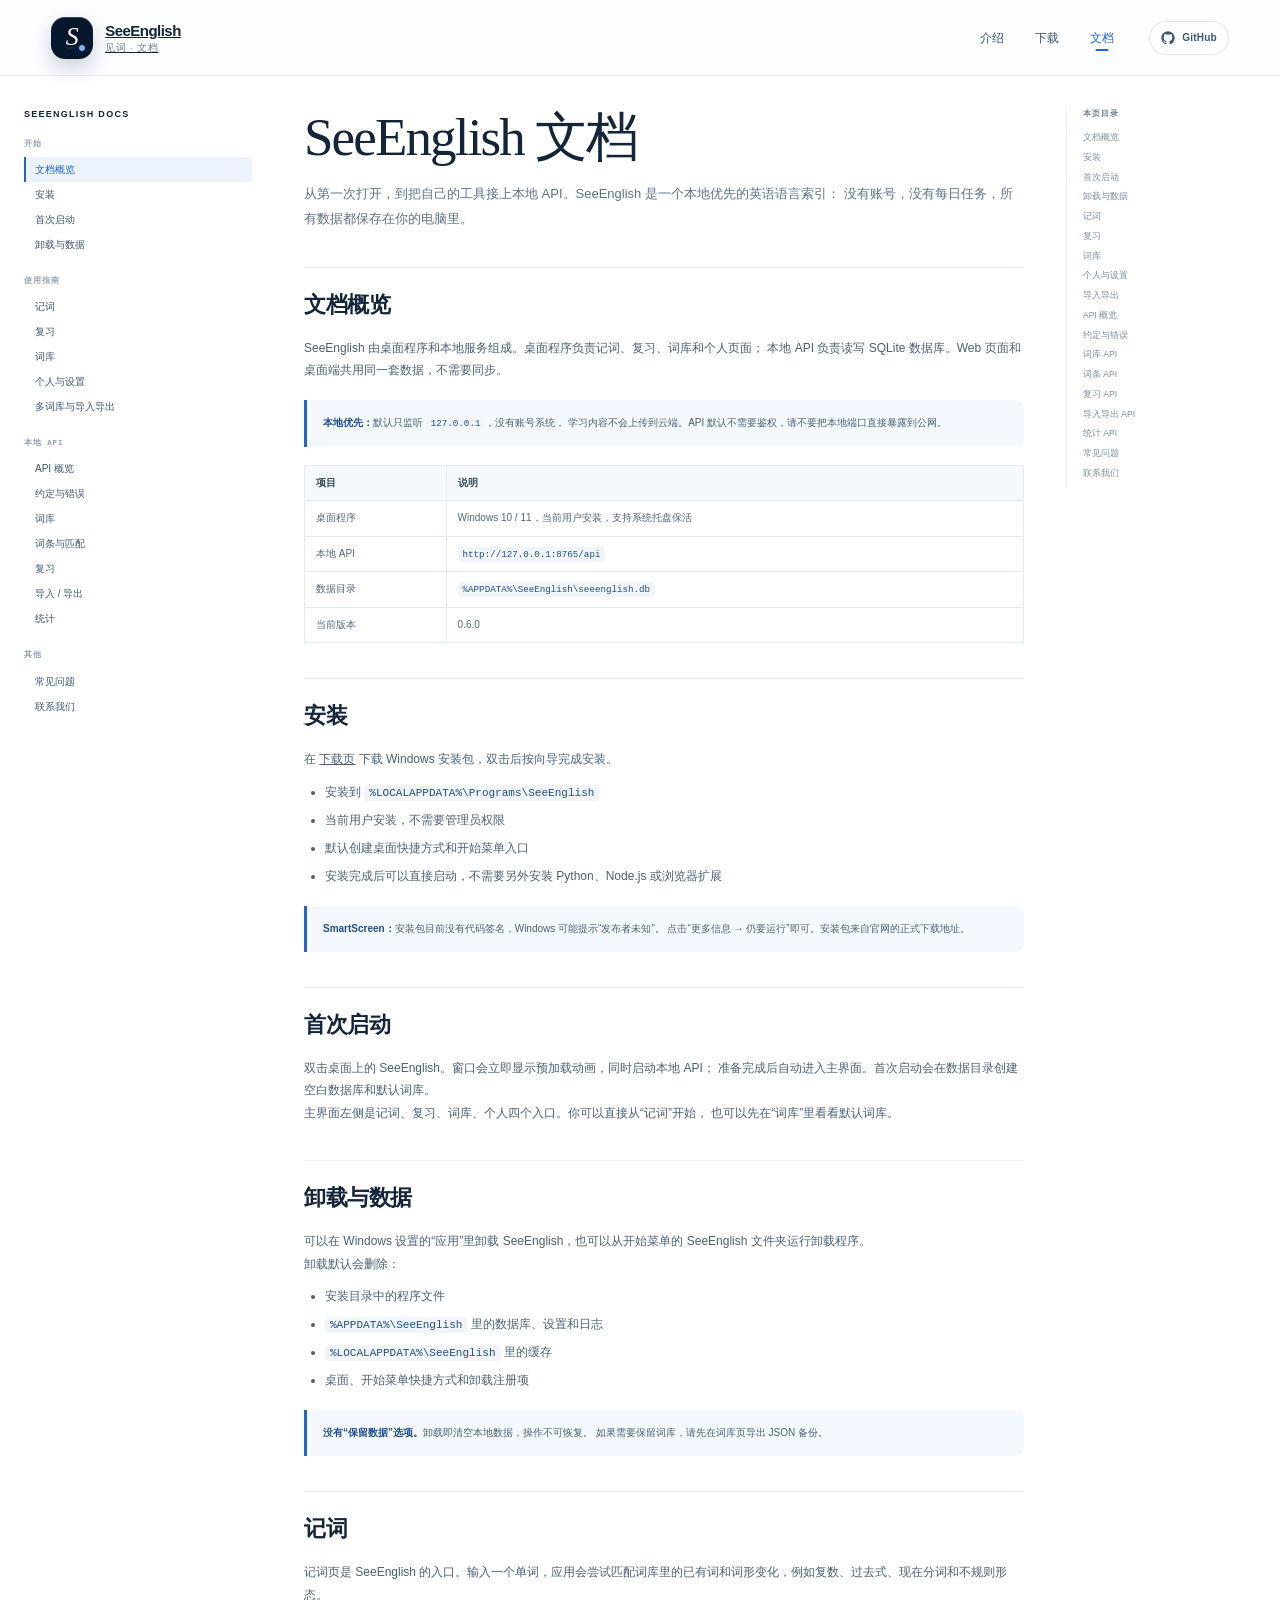
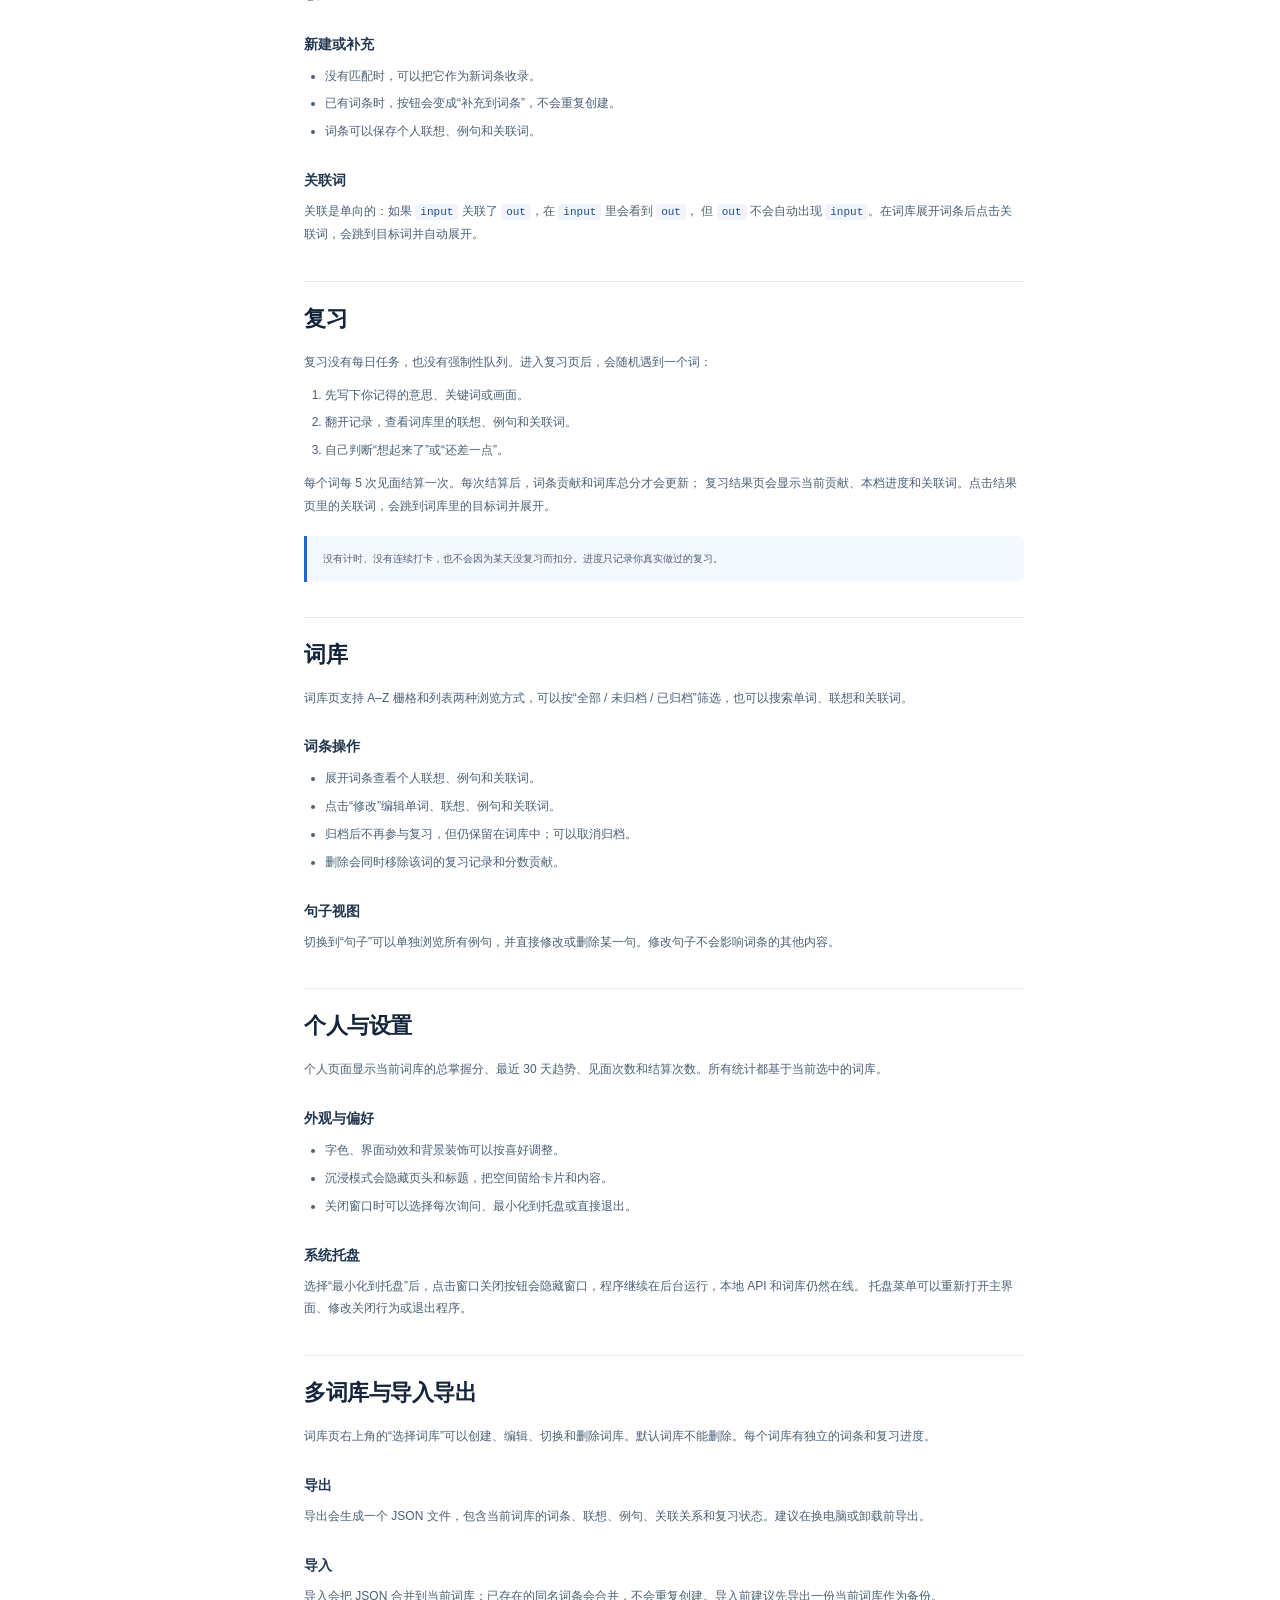
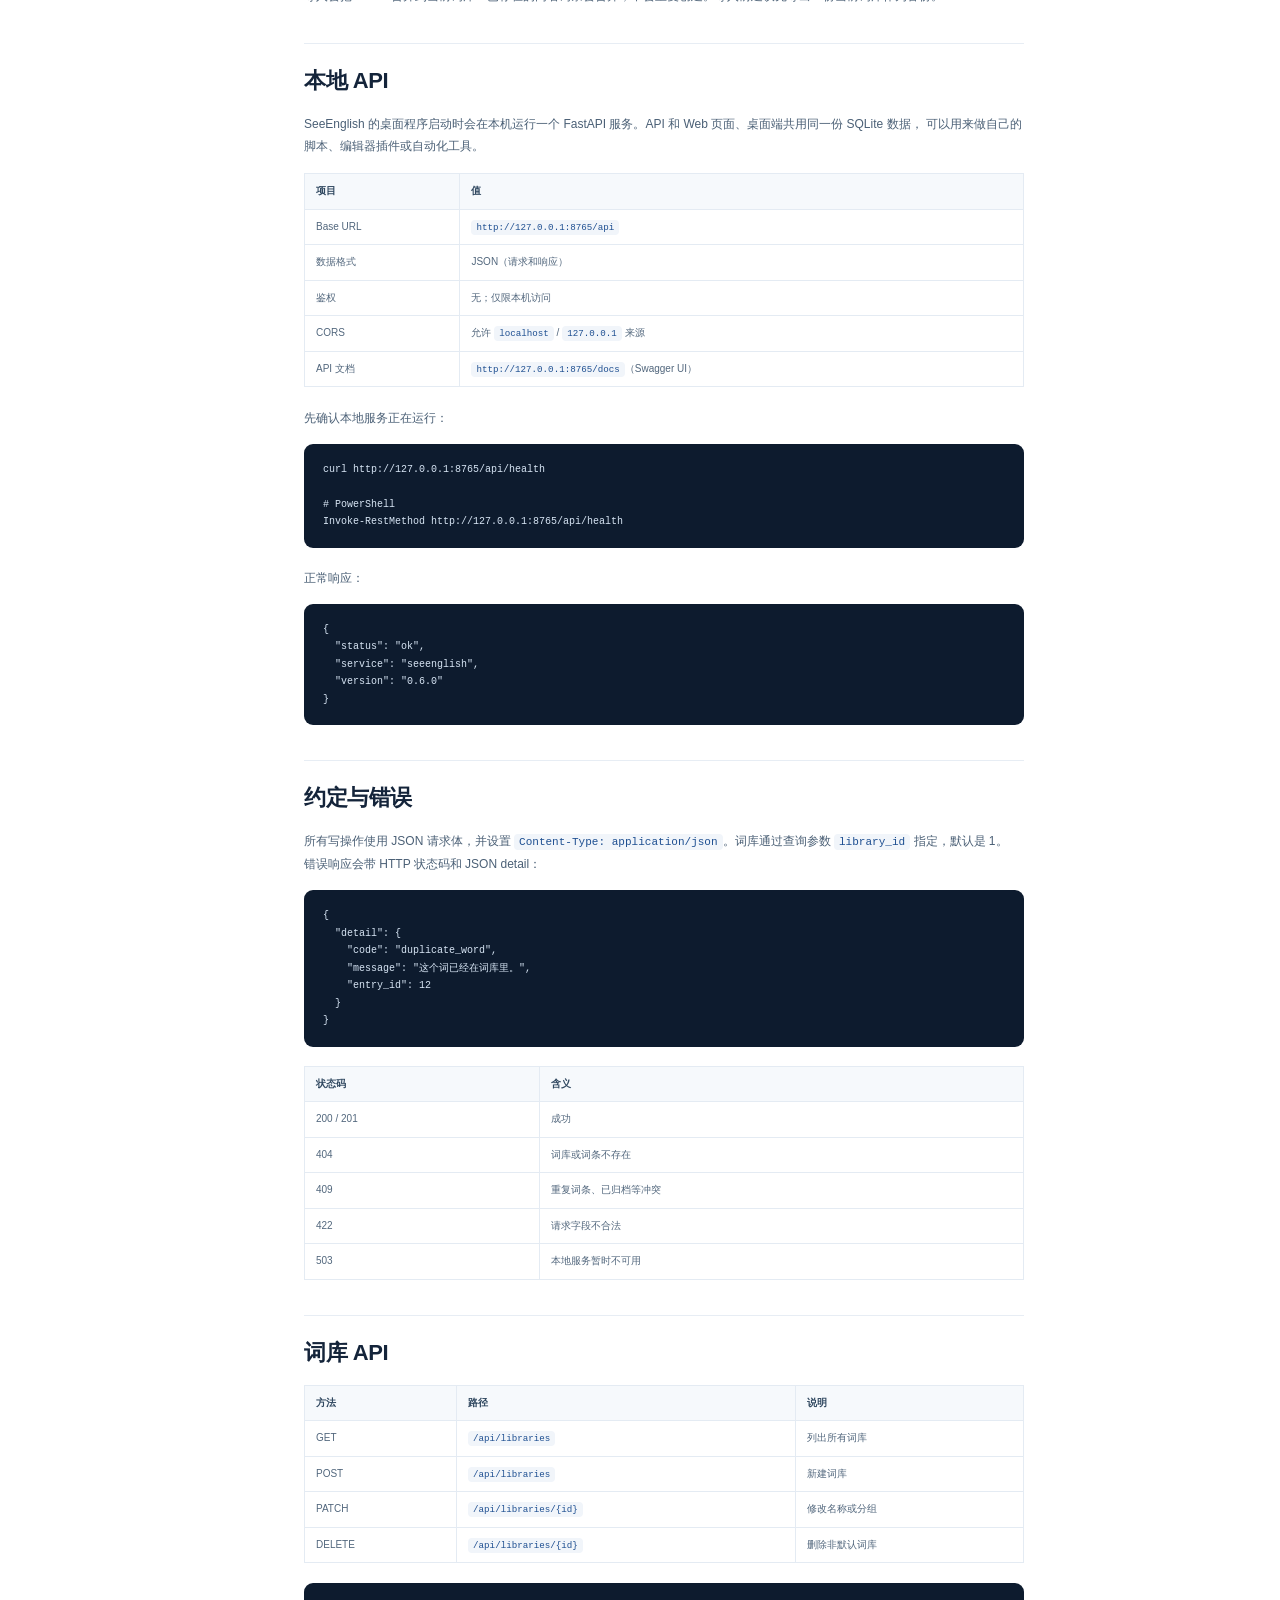
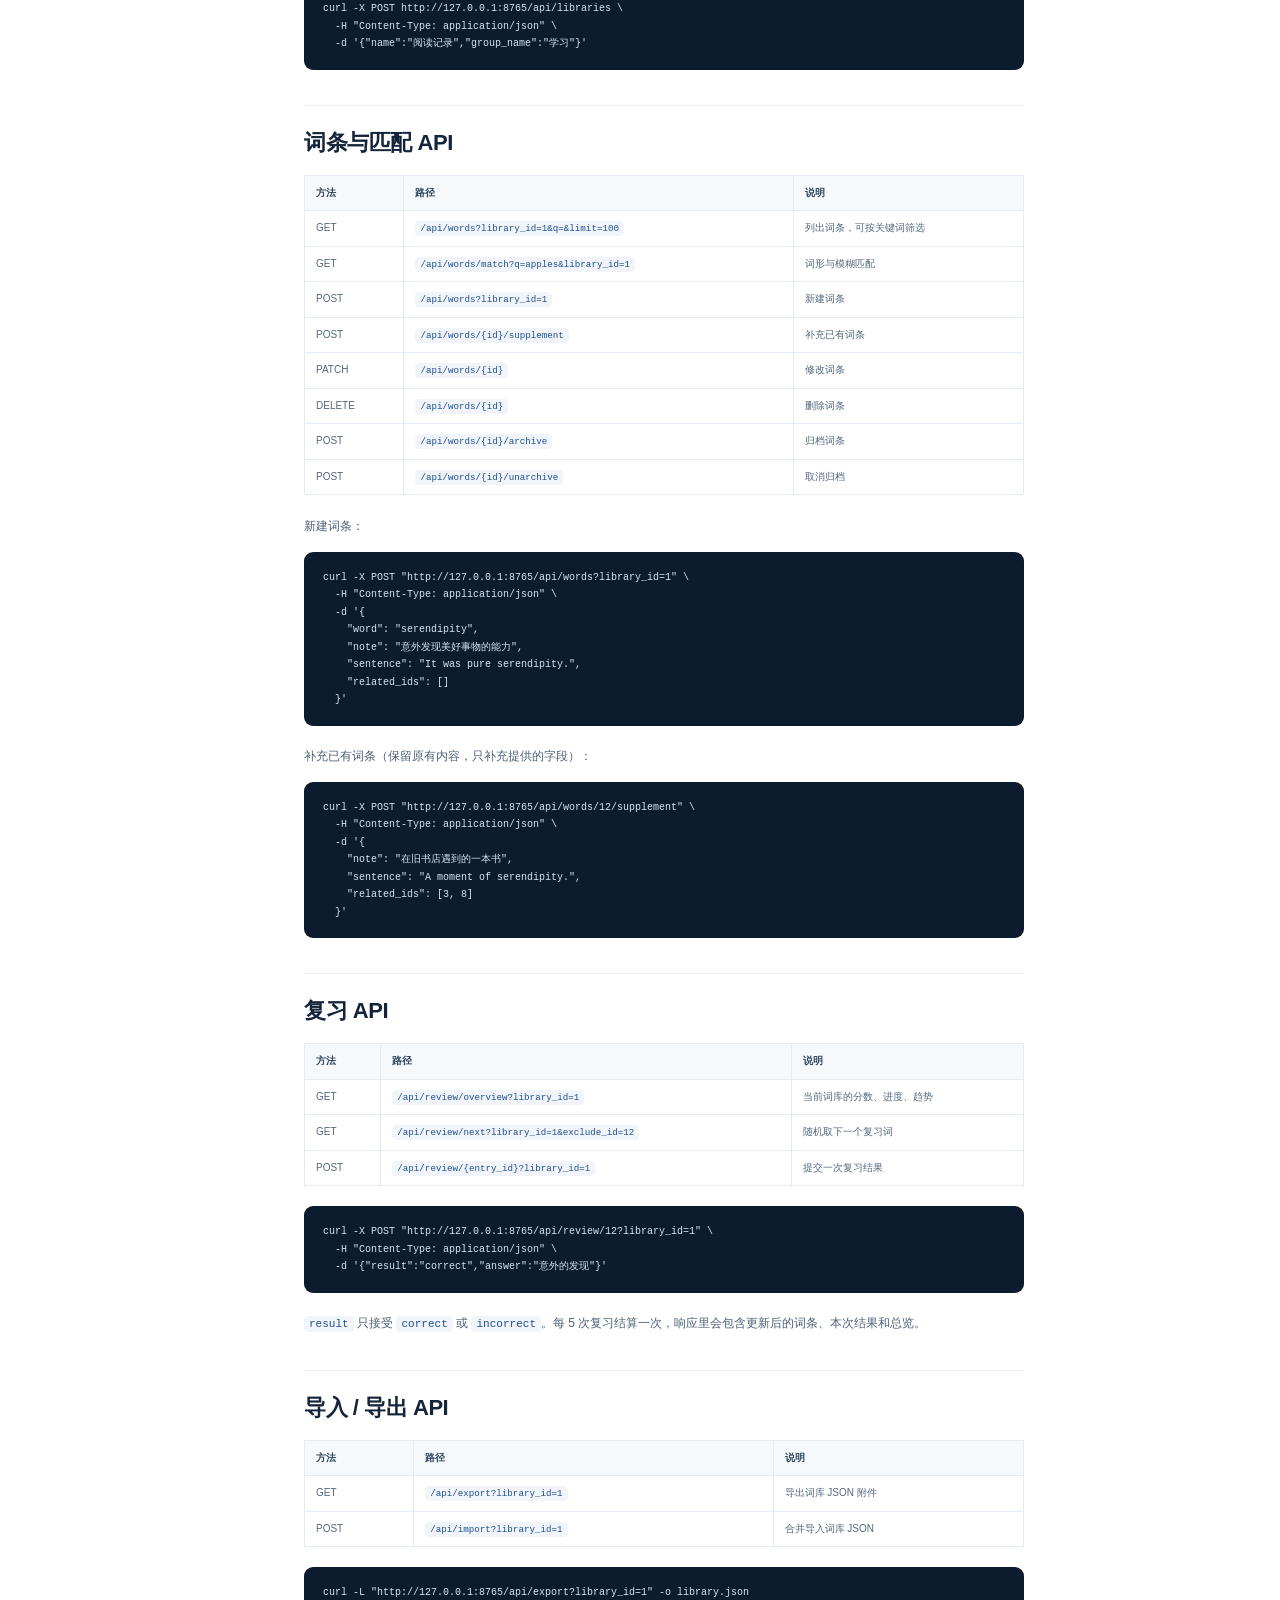
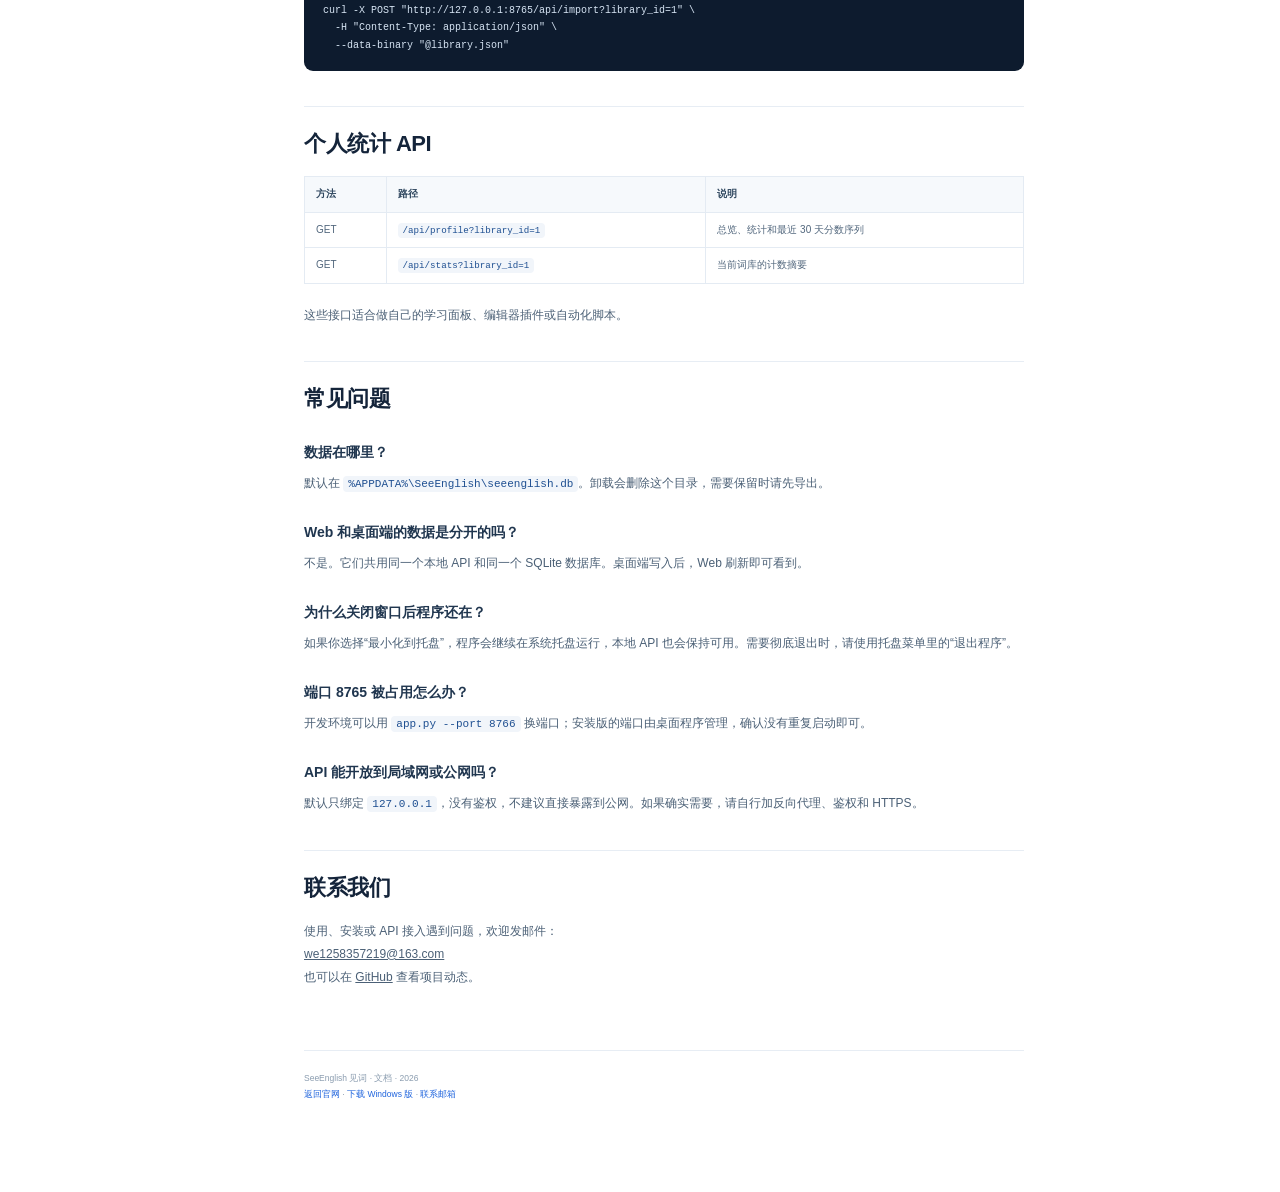
==== docs.html @ 7000cd84 "Add files via upload" ====
<!doctype html>
<html lang="zh-CN">
  <head>
    <meta charset="UTF-8" />
    <meta name="viewport" content="width=device-width, initial-scale=1.0, viewport-fit=cover" />
    <meta name="theme-color" content="#ffffff" />
    <meta name="description" content="SeeEnglish 见词使用文档与本地 API 文档：安装、记词、复习、词库、数据备份和 API 接入。" />
    <meta property="og:title" content="SeeEnglish 文档 · 使用说明与 API" />
    <meta property="og:description" content="从第一次记词到本地 API 接入，SeeEnglish 的完整使用说明。" />
    <meta property="og:type" content="website" />
    <link rel="icon" type="image/svg+xml" href="./assets/favicon.svg" />
    <link rel="stylesheet" href="./base.css" />
    <link rel="stylesheet" href="./official.css" />
    <title>文档 · SeeEnglish 见词</title>
  </head>
  <body class="docs-page">
    <header class="site-header docs-header is-scrolled">
      <a class="brand" href="./index.html" aria-label="SeeEnglish 首页">
        <span class="brand__mark">
          <span class="brand__letter">S</span>
          <span class="brand__dot"></span>
        </span>
        <span class="brand__copy">
          <span class="brand__name">SeeEnglish</span>
          <span class="brand__cn">见词 · 文档</span>
        </span>
      </a>
      <div class="site-header__right">
        <nav class="official-nav" aria-label="主导航">
          <a href="./index.html#intro">介绍</a>
          <a href="./download.html">下载</a>
          <a class="is-active" href="./docs.html">文档</a>
        </nav>
        <a class="official-github" href="https://github.com/Yu-Sea" target="_blank" rel="noopener noreferrer">
          <svg class="icon" viewBox="0 0 24 24" fill="currentColor" aria-hidden="true"><path d="M12 .5C5.73.5.5 5.73.5 12c0 5.08 3.29 9.39 7.86 10.91.58.1.79-.25.79-.56 0-.28-.01-1.02-.02-2-3.2.7-3.88-1.54-3.88-1.54-.52-1.32-1.27-1.67-1.27-1.67-1.04-.71.08-.7.08-.7 1.15.08 1.76 1.18 1.76 1.18 1.02 1.76 2.68 1.25 3.33.96.1-.74.4-1.25.73-1.54-2.55-.29-5.23-1.28-5.23-5.68 0-1.26.45-2.28 1.18-3.09-.12-.29-.51-1.46.11-3.05 0 0 .97-.31 3.18 1.18.92-.26 1.91-.39 2.9-.39.98 0 1.97.13 2.9.39 2.2-1.49 3.17-1.18 3.17-1.18.63 1.59.23 2.76.11 3.05.73.81 1.17 1.83 1.17 3.09 0 4.41-2.69 5.39-5.25 5.67.41.35.77 1.04.77 2.11 0 1.52-.01 2.75-.01 3.13 0 .31.21.67.8.56C20.22 21.38 23.5 17.07 23.5 12 23.5 5.73 18.27.5 12 .5z"></path></svg>
          <span>GitHub</span>
        </a>
      </div>
    </header>

    <div class="docs-layout">
      <aside class="docs-sidebar" aria-label="文档目录">
        <p class="docs-sidebar__title">SeeEnglish Docs</p>

        <div class="docs-nav-group">
          <span>开始</span>
          <a href="#overview" class="is-active">文档概览</a>
          <a href="#install">安装</a>
          <a href="#first-run">首次启动</a>
          <a href="#uninstall">卸载与数据</a>
        </div>

        <div class="docs-nav-group">
          <span>使用指南</span>
          <a href="#capture">记词</a>
          <a href="#review">复习</a>
          <a href="#library">词库</a>
          <a href="#profile">个人与设置</a>
          <a href="#transfer">多词库与导入导出</a>
        </div>

        <div class="docs-nav-group">
          <span>本地 API</span>
          <a href="#api">API 概览</a>
          <a href="#api-conventions">约定与错误</a>
          <a href="#api-libraries">词库</a>
          <a href="#api-words">词条与匹配</a>
          <a href="#api-review">复习</a>
          <a href="#api-transfer">导入 / 导出</a>
          <a href="#api-profile">统计</a>
        </div>

        <div class="docs-nav-group">
          <span>其他</span>
          <a href="#faq">常见问题</a>
          <a href="#contact">联系我们</a>
        </div>
      </aside>

      <main class="docs-content">
        <h1>SeeEnglish 文档</h1>
        <p class="docs-lead">
          从第一次打开，到把自己的工具接上本地 API。SeeEnglish 是一个本地优先的英语语言索引：
          没有账号，没有每日任务，所有数据都保存在你的电脑里。
        </p>

        <section id="overview">
          <h2>文档概览</h2>
          <p>
            SeeEnglish 由桌面程序和本地服务组成。桌面程序负责记词、复习、词库和个人页面；
            本地 API 负责读写 SQLite 数据库。Web 页面和桌面端共用同一套数据，不需要同步。
          </p>
          <div class="docs-callout">
            <strong>本地优先：</strong>默认只监听 <code>127.0.0.1</code>，没有账号系统，
            学习内容不会上传到云端。API 默认不需要鉴权，请不要把本地端口直接暴露到公网。
          </div>
          <table class="docs-table">
            <thead><tr><th>项目</th><th>说明</th></tr></thead>
            <tbody>
              <tr><td>桌面程序</td><td>Windows 10 / 11，当前用户安装，支持系统托盘保活</td></tr>
              <tr><td>本地 API</td><td><code>http://127.0.0.1:8765/api</code></td></tr>
              <tr><td>数据目录</td><td><code>%APPDATA%\SeeEnglish\seeenglish.db</code></td></tr>
              <tr><td>当前版本</td><td>0.6.0</td></tr>
            </tbody>
          </table>
        </section>

        <section id="install">
          <h2>安装</h2>
          <p>在 <a href="./download.html">下载页</a> 下载 Windows 安装包，双击后按向导完成安装。</p>
          <ul>
            <li>安装到 <code>%LOCALAPPDATA%\Programs\SeeEnglish</code></li>
            <li>当前用户安装，不需要管理员权限</li>
            <li>默认创建桌面快捷方式和开始菜单入口</li>
            <li>安装完成后可以直接启动，不需要另外安装 Python、Node.js 或浏览器扩展</li>
          </ul>
          <div class="docs-callout">
            <strong>SmartScreen：</strong>安装包目前没有代码签名，Windows 可能提示“发布者未知”。
            点击“更多信息 → 仍要运行”即可。安装包来自官网的正式下载地址。
          </div>
        </section>

        <section id="first-run">
          <h2>首次启动</h2>
          <p>
            双击桌面上的 SeeEnglish。窗口会立即显示预加载动画，同时启动本地 API；
            准备完成后自动进入主界面。首次启动会在数据目录创建空白数据库和默认词库。
          </p>
          <p>
            主界面左侧是记词、复习、词库、个人四个入口。你可以直接从“记词”开始，
            也可以先在“词库”里看看默认词库。
          </p>
        </section>

        <section id="uninstall">
          <h2>卸载与数据</h2>
          <p>可以在 Windows 设置的“应用”里卸载 SeeEnglish，也可以从开始菜单的 SeeEnglish 文件夹运行卸载程序。</p>
          <p>卸载默认会删除：</p>
          <ul>
            <li>安装目录中的程序文件</li>
            <li><code>%APPDATA%\SeeEnglish</code> 里的数据库、设置和日志</li>
            <li><code>%LOCALAPPDATA%\SeeEnglish</code> 里的缓存</li>
            <li>桌面、开始菜单快捷方式和卸载注册项</li>
          </ul>
          <div class="docs-callout">
            <strong>没有“保留数据”选项。</strong>卸载即清空本地数据，操作不可恢复。
            如果需要保留词库，请先在词库页导出 JSON 备份。
          </div>
        </section>

        <section id="capture">
          <h2>记词</h2>
          <p>记词页是 SeeEnglish 的入口。输入一个单词，应用会尝试匹配词库里的已有词和词形变化，例如复数、过去式、现在分词和不规则形态。</p>
          <h3>新建或补充</h3>
          <ul>
            <li>没有匹配时，可以把它作为新词条收录。</li>
            <li>已有词条时，按钮会变成“补充到词条”，不会重复创建。</li>
            <li>词条可以保存个人联想、例句和关联词。</li>
          </ul>
          <h3>关联词</h3>
          <p>
            关联是单向的：如果 <code>input</code> 关联了 <code>out</code>，在 <code>input</code> 里会看到 <code>out</code>，
            但 <code>out</code> 不会自动出现 <code>input</code>。在词库展开词条后点击关联词，会跳到目标词并自动展开。
          </p>
        </section>

        <section id="review">
          <h2>复习</h2>
          <p>复习没有每日任务，也没有强制性队列。进入复习页后，会随机遇到一个词：</p>
          <ol>
            <li>先写下你记得的意思、关键词或画面。</li>
            <li>翻开记录，查看词库里的联想、例句和关联词。</li>
            <li>自己判断“想起来了”或“还差一点”。</li>
          </ol>
          <p>
            每个词每 5 次见面结算一次。每次结算后，词条贡献和词库总分才会更新；
            复习结果页会显示当前贡献、本档进度和关联词。点击结果页里的关联词，会跳到词库里的目标词并展开。
          </p>
          <div class="docs-callout">
            没有计时、没有连续打卡，也不会因为某天没复习而扣分。进度只记录你真实做过的复习。
          </div>
        </section>

        <section id="library">
          <h2>词库</h2>
          <p>词库页支持 A–Z 栅格和列表两种浏览方式，可以按“全部 / 未归档 / 已归档”筛选，也可以搜索单词、联想和关联词。</p>
          <h3>词条操作</h3>
          <ul>
            <li>展开词条查看个人联想、例句和关联词。</li>
            <li>点击“修改”编辑单词、联想、例句和关联词。</li>
            <li>归档后不再参与复习，但仍保留在词库中；可以取消归档。</li>
            <li>删除会同时移除该词的复习记录和分数贡献。</li>
          </ul>
          <h3>句子视图</h3>
          <p>切换到“句子”可以单独浏览所有例句，并直接修改或删除某一句。修改句子不会影响词条的其他内容。</p>
        </section>

        <section id="profile">
          <h2>个人与设置</h2>
          <p>个人页面显示当前词库的总掌握分、最近 30 天趋势、见面次数和结算次数。所有统计都基于当前选中的词库。</p>
          <h3>外观与偏好</h3>
          <ul>
            <li>字色、界面动效和背景装饰可以按喜好调整。</li>
            <li>沉浸模式会隐藏页头和标题，把空间留给卡片和内容。</li>
            <li>关闭窗口时可以选择每次询问、最小化到托盘或直接退出。</li>
          </ul>
          <h3>系统托盘</h3>
          <p>
            选择“最小化到托盘”后，点击窗口关闭按钮会隐藏窗口，程序继续在后台运行，本地 API 和词库仍然在线。
            托盘菜单可以重新打开主界面、修改关闭行为或退出程序。
          </p>
        </section>

        <section id="transfer">
          <h2>多词库与导入导出</h2>
          <p>词库页右上角的“选择词库”可以创建、编辑、切换和删除词库。默认词库不能删除。每个词库有独立的词条和复习进度。</p>
          <h3>导出</h3>
          <p>导出会生成一个 JSON 文件，包含当前词库的词条、联想、例句、关联关系和复习状态。建议在换电脑或卸载前导出。</p>
          <h3>导入</h3>
          <p>导入会把 JSON 合并到当前词库：已存在的同名词条会合并，不会重复创建。导入前建议先导出一份当前词库作为备份。</p>
        </section>

        <section id="api">
          <h2>本地 API</h2>
          <p>
            SeeEnglish 的桌面程序启动时会在本机运行一个 FastAPI 服务。API 和 Web 页面、桌面端共用同一份 SQLite 数据，
            可以用来做自己的脚本、编辑器插件或自动化工具。
          </p>
          <table class="docs-table">
            <thead><tr><th>项目</th><th>值</th></tr></thead>
            <tbody>
              <tr><td>Base URL</td><td><code>http://127.0.0.1:8765/api</code></td></tr>
              <tr><td>数据格式</td><td>JSON（请求和响应）</td></tr>
              <tr><td>鉴权</td><td>无；仅限本机访问</td></tr>
              <tr><td>CORS</td><td>允许 <code>localhost</code> / <code>127.0.0.1</code> 来源</td></tr>
              <tr><td>API 文档</td><td><code>http://127.0.0.1:8765/docs</code>（Swagger UI）</td></tr>
            </tbody>
          </table>
          <p>先确认本地服务正在运行：</p>
          <pre><code>curl http://127.0.0.1:8765/api/health

# PowerShell
Invoke-RestMethod http://127.0.0.1:8765/api/health</code></pre>
          <p>正常响应：</p>
          <pre><code>{
  "status": "ok",
  "service": "seeenglish",
  "version": "0.6.0"
}</code></pre>
        </section>

        <section id="api-conventions">
          <h2>约定与错误</h2>
          <p>所有写操作使用 JSON 请求体，并设置 <code>Content-Type: application/json</code>。词库通过查询参数 <code>library_id</code> 指定，默认是 1。</p>
          <p>错误响应会带 HTTP 状态码和 JSON detail：</p>
          <pre><code>{
  "detail": {
    "code": "duplicate_word",
    "message": "这个词已经在词库里。",
    "entry_id": 12
  }
}</code></pre>
          <table class="docs-table">
            <thead><tr><th>状态码</th><th>含义</th></tr></thead>
            <tbody>
              <tr><td>200 / 201</td><td>成功</td></tr>
              <tr><td>404</td><td>词库或词条不存在</td></tr>
              <tr><td>409</td><td>重复词条、已归档等冲突</td></tr>
              <tr><td>422</td><td>请求字段不合法</td></tr>
              <tr><td>503</td><td>本地服务暂时不可用</td></tr>
            </tbody>
          </table>
        </section>

        <section id="api-libraries">
          <h2>词库 API</h2>
          <table class="docs-table">
            <thead><tr><th>方法</th><th>路径</th><th>说明</th></tr></thead>
            <tbody>
              <tr><td>GET</td><td><code>/api/libraries</code></td><td>列出所有词库</td></tr>
              <tr><td>POST</td><td><code>/api/libraries</code></td><td>新建词库</td></tr>
              <tr><td>PATCH</td><td><code>/api/libraries/{id}</code></td><td>修改名称或分组</td></tr>
              <tr><td>DELETE</td><td><code>/api/libraries/{id}</code></td><td>删除非默认词库</td></tr>
            </tbody>
          </table>
          <pre><code>curl -X POST http://127.0.0.1:8765/api/libraries \
  -H "Content-Type: application/json" \
  -d '{"name":"阅读记录","group_name":"学习"}'</code></pre>
        </section>

        <section id="api-words">
          <h2>词条与匹配 API</h2>
          <table class="docs-table">
            <thead><tr><th>方法</th><th>路径</th><th>说明</th></tr></thead>
            <tbody>
              <tr><td>GET</td><td><code>/api/words?library_id=1&amp;q=&amp;limit=100</code></td><td>列出词条，可按关键词筛选</td></tr>
              <tr><td>GET</td><td><code>/api/words/match?q=apples&amp;library_id=1</code></td><td>词形与模糊匹配</td></tr>
              <tr><td>POST</td><td><code>/api/words?library_id=1</code></td><td>新建词条</td></tr>
              <tr><td>POST</td><td><code>/api/words/{id}/supplement</code></td><td>补充已有词条</td></tr>
              <tr><td>PATCH</td><td><code>/api/words/{id}</code></td><td>修改词条</td></tr>
              <tr><td>DELETE</td><td><code>/api/words/{id}</code></td><td>删除词条</td></tr>
              <tr><td>POST</td><td><code>/api/words/{id}/archive</code></td><td>归档词条</td></tr>
              <tr><td>POST</td><td><code>/api/words/{id}/unarchive</code></td><td>取消归档</td></tr>
            </tbody>
          </table>
          <p>新建词条：</p>
          <pre><code>curl -X POST "http://127.0.0.1:8765/api/words?library_id=1" \
  -H "Content-Type: application/json" \
  -d '{
    "word": "serendipity",
    "note": "意外发现美好事物的能力",
    "sentence": "It was pure serendipity.",
    "related_ids": []
  }'</code></pre>
          <p>补充已有词条（保留原有内容，只补充提供的字段）：</p>
          <pre><code>curl -X POST "http://127.0.0.1:8765/api/words/12/supplement" \
  -H "Content-Type: application/json" \
  -d '{
    "note": "在旧书店遇到的一本书",
    "sentence": "A moment of serendipity.",
    "related_ids": [3, 8]
  }'</code></pre>
        </section>

        <section id="api-review">
          <h2>复习 API</h2>
          <table class="docs-table">
            <thead><tr><th>方法</th><th>路径</th><th>说明</th></tr></thead>
            <tbody>
              <tr><td>GET</td><td><code>/api/review/overview?library_id=1</code></td><td>当前词库的分数、进度、趋势</td></tr>
              <tr><td>GET</td><td><code>/api/review/next?library_id=1&amp;exclude_id=12</code></td><td>随机取下一个复习词</td></tr>
              <tr><td>POST</td><td><code>/api/review/{entry_id}?library_id=1</code></td><td>提交一次复习结果</td></tr>
            </tbody>
          </table>
          <pre><code>curl -X POST "http://127.0.0.1:8765/api/review/12?library_id=1" \
  -H "Content-Type: application/json" \
  -d '{"result":"correct","answer":"意外的发现"}'</code></pre>
          <p><code>result</code> 只接受 <code>correct</code> 或 <code>incorrect</code>。每 5 次复习结算一次，响应里会包含更新后的词条、本次结果和总览。</p>
        </section>

        <section id="api-transfer">
          <h2>导入 / 导出 API</h2>
          <table class="docs-table">
            <thead><tr><th>方法</th><th>路径</th><th>说明</th></tr></thead>
            <tbody>
              <tr><td>GET</td><td><code>/api/export?library_id=1</code></td><td>导出词库 JSON 附件</td></tr>
              <tr><td>POST</td><td><code>/api/import?library_id=1</code></td><td>合并导入词库 JSON</td></tr>
            </tbody>
          </table>
          <pre><code>curl -L "http://127.0.0.1:8765/api/export?library_id=1" -o library.json
curl -X POST "http://127.0.0.1:8765/api/import?library_id=1" \
  -H "Content-Type: application/json" \
  --data-binary "@library.json"</code></pre>
        </section>

        <section id="api-profile">
          <h2>个人统计 API</h2>
          <table class="docs-table">
            <thead><tr><th>方法</th><th>路径</th><th>说明</th></tr></thead>
            <tbody>
              <tr><td>GET</td><td><code>/api/profile?library_id=1</code></td><td>总览、统计和最近 30 天分数序列</td></tr>
              <tr><td>GET</td><td><code>/api/stats?library_id=1</code></td><td>当前词库的计数摘要</td></tr>
            </tbody>
          </table>
          <p>这些接口适合做自己的学习面板、编辑器插件或自动化脚本。</p>
        </section>

        <section id="faq">
          <h2>常见问题</h2>
          <h3>数据在哪里？</h3>
          <p>默认在 <code>%APPDATA%\SeeEnglish\seeenglish.db</code>。卸载会删除这个目录，需要保留时请先导出。</p>
          <h3>Web 和桌面端的数据是分开的吗？</h3>
          <p>不是。它们共用同一个本地 API 和同一个 SQLite 数据库。桌面端写入后，Web 刷新即可看到。</p>
          <h3>为什么关闭窗口后程序还在？</h3>
          <p>如果你选择“最小化到托盘”，程序会继续在系统托盘运行，本地 API 也会保持可用。需要彻底退出时，请使用托盘菜单里的“退出程序”。</p>
          <h3>端口 8765 被占用怎么办？</h3>
          <p>开发环境可以用 <code>app.py --port 8766</code> 换端口；安装版的端口由桌面程序管理，确认没有重复启动即可。</p>
          <h3>API 能开放到局域网或公网吗？</h3>
          <p>默认只绑定 <code>127.0.0.1</code>，没有鉴权，不建议直接暴露到公网。如果确实需要，请自行加反向代理、鉴权和 HTTPS。</p>
        </section>

        <section id="contact">
          <h2>联系我们</h2>
          <p>使用、安装或 API 接入遇到问题，欢迎发邮件：</p>
          <p><a href="mailto:we1258357219@163.com">we1258357219@163.com</a></p>
          <p>也可以在 <a href="https://github.com/Yu-Sea" target="_blank" rel="noopener noreferrer">GitHub</a> 查看项目动态。</p>
          <div class="docs-footer">
            <span>SeeEnglish 见词 · 文档 · 2026</span><br />
            <a href="./index.html">返回官网</a> · <a href="./download.html">下载 Windows 版</a> · <a href="mailto:we1258357219@163.com">联系邮箱</a>
          </div>
        </section>
      </main>

      <aside class="docs-toc" aria-label="本页目录">
        <h3>本页目录</h3>
        <a href="#overview">文档概览</a>
        <a href="#install">安装</a>
        <a href="#first-run">首次启动</a>
        <a href="#uninstall">卸载与数据</a>
        <a href="#capture">记词</a>
        <a href="#review">复习</a>
        <a href="#library">词库</a>
        <a href="#profile">个人与设置</a>
        <a href="#transfer">导入导出</a>
        <a href="#api">API 概览</a>
        <a href="#api-conventions">约定与错误</a>
        <a href="#api-libraries">词库 API</a>
        <a href="#api-words">词条 API</a>
        <a href="#api-review">复习 API</a>
        <a href="#api-transfer">导入导出 API</a>
        <a href="#api-profile">统计 API</a>
        <a href="#faq">常见问题</a>
        <a href="#contact">联系我们</a>
      </aside>
    </div>
  </body>
</html>
---- base.css ----
/* =========================================================
   SeeEnglish — visual system
   UI surfaces use solid colours only. Gradients are reserved
   for the fixed ambient background behind the interface.
   ========================================================= */

:root {
  --font-sans: 'Manrope Variable', 'Segoe UI Variable', 'Segoe UI', 'PingFang SC',
    'Microsoft YaHei', sans-serif;
  --font-serif: 'Newsreader Variable', 'Iowan Old Style', Georgia, 'Times New Roman',
    serif;
  --font-mono: 'Cascadia Mono', 'SFMono-Regular', Consolas, 'Liberation Mono', monospace;

  --ink: #10243d;
  --ink-deep: #07182c;
  --ink-soft: #3f5671;
  --muted: #6c8098;
  --faint: #91a2b5;

  --accent: #1f64dd;
  --accent-deep: #1753bd;
  --accent-ink: #12335c;
  --accent-soft: #e7f0ff;
  --accent-wash: rgba(31, 100, 221, 0.08);

  --glass: rgba(250, 253, 255, 0.54);
  --glass-strong: rgba(252, 254, 255, 0.72);
  --glass-solid: rgba(255, 255, 255, 0.82);
  --line: rgba(35, 76, 126, 0.13);
  --line-strong: rgba(35, 76, 126, 0.2);
  --white-line: rgba(255, 255, 255, 0.88);

  --danger: #bd4b4b;
  --danger-soft: #fdf1f1;
  --green: #3d9b77;

  --shadow-xs: 0 2px 8px rgba(31, 68, 117, 0.05);
  --shadow-sm: 0 8px 24px rgba(31, 68, 117, 0.07);
  --shadow-md: 0 18px 48px rgba(31, 68, 117, 0.11);
  --shadow-lg: 0 30px 80px rgba(31, 68, 117, 0.16);

  --radius-xl: 30px;
  --radius-lg: 24px;
  --radius-md: 16px;

  --ease: cubic-bezier(0.22, 1, 0.36, 1);
  --topbar-h: 96px;
  --dock-h: 92px;
}

* {
  box-sizing: border-box;
}

html {
  min-width: 320px;
  background: #edf5fd;
  scroll-behavior: smooth;
}

body {
  margin: 0;
  min-width: 320px;
  min-height: 100svh;
  color: var(--ink);
  background: #edf5fd;
  font-family: var(--font-sans);
  font-size: 14px;
  line-height: 1.5;
  text-rendering: optimizeLegibility;
  -webkit-font-smoothing: antialiased;
  -moz-osx-font-smoothing: grayscale;
  overflow-x: hidden;
}

button,
input,
textarea {
  margin: 0;
  color: inherit;
  font: inherit;
}

button {
  padding: 0;
  border: 0;
  background: none;
  cursor: pointer;
}

button:disabled {
  cursor: not-allowed;
}

input,
textarea {
  border: 0;
  outline: 0;
}

textarea {
  resize: none;
}

a {
  color: inherit;
}

h1,
h2,
h3,
h4,
p,
blockquote {
  margin: 0;
}

::selection {
  color: var(--ink-deep);
  background: #cfe2ff;
}

::-webkit-scrollbar {
  width: 9px;
  height: 9px;
}

::-webkit-scrollbar-track {
  background: transparent;
}

::-webkit-scrollbar-thumb {
  background: rgba(51, 95, 147, 0.22);
  border: 3px solid transparent;
  border-radius: 999px;
  background-clip: padding-box;
}

::-webkit-scrollbar-thumb:hover {
  background: rgba(51, 95, 147, 0.34);
  border: 3px solid transparent;
  background-clip: padding-box;
}

:focus-visible {
  outline: 2px solid rgba(31, 100, 221, 0.62);
  outline-offset: 3px;
}

#root,
.app {
  min-height: 100svh;
}

.app {
  position: relative;
  isolation: isolate;
}

/* =========================================================
   Ambient background
   ========================================================= */

.backdrop {
  position: fixed;
  inset: 0;
  z-index: 0;
  overflow: hidden;
  pointer-events: none;
  background: #edf5fd;
}

.backdrop__base {
  position: absolute;
  inset: 0;
  background-color: #edf5fd;
  background-image:
    radial-gradient(ellipse 82% 68% at 8% 2%, rgba(190, 222, 255, 0.86) 0%, rgba(190, 222, 255, 0) 62%),
    radial-gradient(ellipse 72% 64% at 94% 18%, rgba(216, 235, 255, 0.92) 0%, rgba(216, 235, 255, 0) 64%),
    radial-gradient(ellipse 88% 72% at 50% 106%, rgba(196, 225, 255, 0.86) 0%, rgba(196, 225, 255, 0) 70%),
    linear-gradient(148deg, #f8fbff 0%, #eaf4fd 48%, #f5faff 100%);
}

.backdrop__wash {
  position: absolute;
  filter: blur(3px);
  opacity: 0.74;
  mix-blend-mode: screen;
}

.backdrop__wash--one {
  top: -16%;
  left: -10%;
  width: 62vw;
  height: 55vw;
  border-radius: 42% 58% 63% 37% / 48% 38% 62% 52%;
  background: radial-gradient(circle at 36% 34%, rgba(255, 255, 255, 0.98) 0%, rgba(255, 255, 255, 0) 69%);
}

.backdrop__wash--two {
  top: 4%;
  right: -16%;
  width: 54vw;
  height: 64vw;
  border-radius: 57% 43% 34% 66% / 44% 59% 41% 56%;
  background: radial-gradient(circle at 48% 42%, rgba(210, 234, 255, 0.9) 0%, rgba(210, 234, 255, 0) 68%);
}

.backdrop__wash--three {
  bottom: -28%;
  left: 20%;
  width: 70vw;
  height: 48vw;
  border-radius: 64% 36% 52% 48% / 38% 62% 38% 62%;
  background: radial-gradient(circle at 52% 48%, rgba(255, 255, 255, 0.92) 0%, rgba(255, 255, 255, 0) 70%);
}

.backdrop__dots {
  position: absolute;
  inset: 0;
  opacity: 0.58;
  background-image: radial-gradient(circle at 1px 1px, rgba(46, 93, 155, 0.15) 1.05px, transparent 1.25px);
  background-size: 27px 27px;
  -webkit-mask-image: radial-gradient(ellipse 82% 72% at 50% 46%, transparent 4%, #000 72%);
  mask-image: radial-gradient(ellipse 82% 72% at 50% 46%, transparent 4%, #000 72%);
}

.backdrop__orb {
  position: absolute;
  top: -150px;
  right: -90px;
  width: 460px;
  height: 460px;
  border: 1px solid rgba(255, 255, 255, 0.65);
  border-radius: 50%;
  background: rgba(255, 255, 255, 0.1);
  box-shadow:
    inset 0 0 0 32px rgba(255, 255, 255, 0.06),
    inset 0 1px 0 rgba(255, 255, 255, 0.55);
  -webkit-backdrop-filter: blur(2px);
  backdrop-filter: blur(2px);
  opacity: 0.9;
}

/* Floating vocabulary fragments */
.floaters {
  position: absolute;
  inset: 0;
}

.floater {
  position: absolute;
  display: flex;
  flex-direction: column;
  gap: 3px;
  color: rgba(35, 79, 132, 0.56);
  opacity: 0.76;
  transform: rotate(var(--rotate));
  animation: floater-drift var(--duration) ease-in-out infinite alternate;
  animation-delay: var(--delay);
  will-change: transform;
}

.floater--word {
  padding: 12px 16px 11px;
  border: 1px solid rgba(255, 255, 255, 0.65);
  border-radius: 16px;
  background: rgba(255, 255, 255, 0.34);
  box-shadow:
    0 14px 34px rgba(43, 84, 139, 0.07),
    inset 0 1px 0 rgba(255, 255, 255, 0.82);
  -webkit-backdrop-filter: blur(15px) saturate(140%);
  backdrop-filter: blur(15px) saturate(140%);
}

.floater__word {
  font-family: var(--font-serif);
  font-size: 19px;
  font-style: italic;
  font-weight: 420;
  letter-spacing: -0.01em;
  line-height: 1.1;
}

.floater__detail {
  font-family: var(--font-mono);
  font-size: 8px;
  letter-spacing: 0.1em;
  opacity: 0.66;
  text-transform: uppercase;
}

.floater--glyph {
  width: 48px;
  height: 48px;
  align-items: center;
  justify-content: center;
  border: 1px solid rgba(255, 255, 255, 0.72);
  border-radius: 15px;
  background: rgba(255, 255, 255, 0.4);
  box-shadow: 0 12px 28px rgba(43, 84, 139, 0.06);
  -webkit-backdrop-filter: blur(14px);
  backdrop-filter: blur(14px);
}

.floater--glyph .floater__word {
  font-size: 22px;
  font-style: normal;
}

.floater--ring {
  width: 48px;
  height: 48px;
  border: 1px solid rgba(47, 99, 161, 0.22);
  border-radius: 50%;
}

.floater__ring {
  position: absolute;
  inset: 11px;
  border: 1px solid rgba(47, 99, 161, 0.12);
  border-radius: 50%;
}

.floater--index {
  width: 62px;
  padding: 9px 10px;
  border-left: 1px solid rgba(42, 90, 148, 0.22);
}

.floater__index {
  font-family: var(--font-serif);
  font-size: 21px;
  font-weight: 460;
  line-height: 1;
}

.floater--quote .floater__word {
  font-size: 26px;
  opacity: 0.8;
}

.floater--plus,
.floater--dot {
  align-items: center;
  justify-content: center;
}

.floater__plus {
  font-family: var(--font-serif);
  font-size: 24px;
  font-weight: 300;
  color: rgba(43, 91, 149, 0.32);
}

.floater__dot {
  display: block;
  width: 8px;
  height: 8px;
  border-radius: 50%;
  background: rgba(39, 94, 165, 0.24);
  box-shadow: 0 0 0 6px rgba(39, 94, 165, 0.05);
}

/* =========================================================
   App frame / top bar
   ========================================================= */

.app-main {
  position: relative;
  z-index: 5;
  width: 100%;
  min-height: 100svh;
  padding: calc(var(--topbar-h) + 10px) clamp(20px, 4vw, 56px) calc(var(--dock-h) + 54px);
}

.page-frame {
  width: 100%;
  will-change: opacity, transform, filter;
}

.page-frame.is-entering {
  animation: page-in 0.56s var(--ease) both;
}

.page-frame.is-leaving {
  pointer-events: none;
  animation: page-out 0.17s ease-in both;
}

.topbar {
  position: absolute;
  top: 0;
  left: 0;
  right: 0;
  z-index: 45;
  display: flex;
  align-items: flex-start;
  justify-content: space-between;
  height: var(--topbar-h);
  padding: 25px clamp(20px, 4vw, 56px) 0;
  pointer-events: none;
}

.topbar > * {
  pointer-events: auto;
}

.brand {
  display: inline-flex;
  align-items: center;
  gap: 12px;
  color: var(--ink);
  text-align: left;
  border-radius: 14px;
}

.brand__mark {
  position: relative;
  display: flex;
  align-items: center;
  justify-content: center;
  width: 42px;
  height: 42px;
  flex: 0 0 42px;
  border-radius: 14px;
  background: var(--ink-deep);
  box-shadow:
    0 9px 20px rgba(10, 34, 64, 0.2),
    inset 0 1px 0 rgba(255, 255, 255, 0.18);
  transition: transform 0.35s var(--ease), box-shadow 0.35s var(--ease);
}

.brand:hover .brand__mark {
  transform: translateY(-2px) rotate(-2deg);
  box-shadow:
    0 13px 26px rgba(10, 34, 64, 0.24),
    inset 0 1px 0 rgba(255, 255, 255, 0.18);
}

.brand__letter {
  margin-top: -2px;
  color: #fff;
  font-family: var(--font-serif);
  font-size: 26px;
  font-style: italic;
  font-weight: 450;
  line-height: 1;
}

.brand__dot {
  position: absolute;
  right: 7px;
  bottom: 7px;
  width: 6px;
  height: 6px;
  border: 1.5px solid var(--ink-deep);
  border-radius: 50%;
  background: #79b6ff;
  box-sizing: content-box;
}

.brand__copy {
  display: flex;
  flex-direction: column;
  gap: 2px;
}

.brand__name {
  font-size: 15px;
  font-weight: 720;
  letter-spacing: -0.035em;
  line-height: 1.2;
}

.brand__cn {
  color: var(--muted);
  font-size: 9.5px;
  font-weight: 520;
  letter-spacing: 0.08em;
  line-height: 1.2;
}

.topbar__meta {
  display: flex;
  align-items: center;
  gap: 17px;
  min-height: 34px;
  padding-top: 3px;
  color: var(--muted);
}

.topbar__counter,
.topbar__words {
  font-family: var(--font-mono);
  font-size: 9.5px;
  letter-spacing: 0.12em;
  white-space: nowrap;
}

.topbar__counter span,
.topbar__words span {
  color: var(--faint);
}

.topbar__divider {
  width: 1px;
  height: 20px;
  background: var(--line);
}

.status-pill {
  display: inline-flex;
  align-items: center;
  gap: 7px;
  height: 28px;
  padding: 0 11px;
  border: 1px solid rgba(255, 255, 255, 0.8);
  border-radius: 999px;
  background: rgba(255, 255, 255, 0.46);
  box-shadow: var(--shadow-xs);
  -webkit-backdrop-filter: blur(14px);
  backdrop-filter: blur(14px);
  color: var(--ink-soft);
  font-family: var(--font-mono);
  font-size: 8px;
  font-weight: 600;
  letter-spacing: 0.13em;
  white-space: nowrap;
}

.status-pill__dot {
  width: 6px;
  height: 6px;
  border-radius: 50%;
  background: var(--green);
  box-shadow: 0 0 0 3px rgba(61, 155, 119, 0.12);
  animation: status-pulse 2.4s ease-in-out infinite;
}

.status-pill.is-offline .status-pill__dot {
  background: var(--danger);
  box-shadow: 0 0 0 3px rgba(189, 75, 75, 0.12);
  animation: none;
}

/* =========================================================
   Shared type / controls
   ========================================================= */

.eyebrow {
  display: inline-flex;
  align-items: center;
  gap: 9px;
  color: rgba(38, 82, 136, 0.66);
  font-family: var(--font-mono);
  font-size: 9px;
  font-weight: 560;
  letter-spacing: 0.21em;
  line-height: 1.4;
  text-transform: uppercase;
}

.eyebrow__line {
  display: inline-block;
  width: 22px;
  height: 1px;
  background: var(--accent);
  opacity: 0.62;
}

.pulse-dot {
  width: 6px;
  height: 6px;
  border-radius: 50%;
  background: var(--green);
  box-shadow: 0 0 0 4px rgba(61, 155, 119, 0.1);
  animation: status-pulse 2s ease-in-out infinite;
}

.pulse-dot.is-warm {
  background: #cf8b35;
  box-shadow: 0 0 0 4px rgba(207, 139, 53, 0.1);
}

kbd {
  display: inline-flex;
  align-items: center;
  justify-content: center;
  min-width: 20px;
  height: 19px;
  padding: 0 5px;
  border: 1px solid var(--line);
  border-bottom-color: var(--line-strong);
  border-radius: 5px;
  background: rgba(255, 255, 255, 0.52);
  color: var(--muted);
  font-family: var(--font-mono);
  font-size: 9px;
  font-weight: 500;
  line-height: 1;
}

.glass {
  border: 1px solid var(--white-line);
  background: var(--glass);
  box-shadow:
    var(--shadow-md),
    inset 0 1px 0 rgba(255, 255, 255, 0.92);
  -webkit-backdrop-filter: blur(26px) saturate(150%);
  backdrop-filter: blur(26px) saturate(150%);
}

.button {
  display: inline-flex;
  align-items: center;
  justify-content: center;
  gap: 8px;
  height: 44px;
  padding: 0 18px;
  border: 1px solid transparent;
  border-radius: 13px;
  font-size: 12px;
  font-weight: 680;
  letter-spacing: 0.01em;
  line-height: 1;
  white-space: nowrap;
  transition:
    transform 0.25s var(--ease),
    background-color 0.25s ease,
    border-color 0.25s ease,
    box-shadow 0.25s ease,
    opacity 0.25s ease;
}

.button:hover {
  transform: translateY(-1px);
}

.button:active {
  transform: translateY(0);
}

.button:disabled {
  opacity: 0.5;
  transform: none;
}

.button--primary {
  color: #fff;
  background: var(--accent);
  border-color: var(--accent);
  box-shadow:
    0 12px 26px rgba(31, 100, 221, 0.22),
    inset 0 1px 0 rgba(255, 255, 255, 0.24);
}

.button--primary:hover {
  background: var(--accent-deep);
  border-color: var(--accent-deep);
  box-shadow:
    0 16px 32px rgba(31, 100, 221, 0.26),
    inset 0 1px 0 rgba(255, 255, 255, 0.24);
}

.button--ghost {
  color: var(--ink-soft);
  background: rgba(255, 255, 255, 0.44);
  border-color: var(--line);
}

.button--ghost:hover {
  background: rgba(255, 255, 255, 0.75);
  border-color: var(--line-strong);
}

.button--outline {
  color: var(--ink-soft);
  background: rgba(255, 255, 255, 0.38);
  border-color: var(--line);
  -webkit-backdrop-filter: blur(12px);
  backdrop-filter: blur(12px);
}

.button--outline:hover {
  background: rgba(255, 255, 255, 0.7);
  border-color: var(--line-strong);
}

.spin {
  animation: spin 0.9s linear infinite;
}

/* =========================================================
   Add / capture page
   ========================================================= */

.add-page {
  width: min(980px, 100%);
  margin: 0 auto;
  padding-top: clamp(68px, 12.8vh, 142px);
  transition: padding-top 0.64s var(--ease);
}

.add-page.is-composing {
  padding-top: 2px;
}

.add-page__inner {
  display: flex;
  flex-direction: column;
  align-items: center;
  width: 100%;
}

.hero {
  display: flex;
  flex-direction: column;
  align-items: center;
  width: 100%;
  max-height: 290px;
  margin-bottom: 32px;
  overflow: hidden;
  text-align: center;
  opacity: 1;
  transform: translateY(0);
  transition:
    max-height 0.5s var(--ease),
    margin 0.5s var(--ease),
    opacity 0.32s ease,
    transform 0.5s var(--ease);
}

.hero.is-hidden {
  max-height: 0;
  margin-bottom: 0;
  opacity: 0;
  transform: translateY(-16px);
  pointer-events: none;
}

.hero__eyebrow {
  margin-bottom: 22px;
}

.hero__title {
  color: var(--ink);
  font-size: clamp(43px, 5.4vw, 64px);
  font-weight: 710;
  letter-spacing: -0.062em;
  line-height: 1.08;
}

.hero__period {
  color: var(--accent);
}

.hero__copy {
  max-width: 620px;
  margin-top: 18px;
  color: var(--muted);
  font-size: 13.5px;
  font-weight: 440;
  letter-spacing: 0.005em;
  line-height: 1.85;
}

.hero__rule {
  display: flex;
  align-items: center;
  gap: 12px;
  width: min(420px, 70%);
  margin-top: 27px;
}

.hero__rule > span:first-child,
.hero__rule > span:last-child {
  height: 1px;
  flex: 1;
  background: var(--line);
}

.hero__rule-text {
  color: var(--faint);
  font-family: var(--font-mono);
  font-size: 7.5px;
  letter-spacing: 0.2em;
  white-space: nowrap;
}

/* Search */
.search-zone {
  position: relative;
  z-index: 22;
  width: 100%;
  max-width: 800px;
}

.search-bar {
  display: flex;
  align-items: stretch;
  gap: 10px;
  width: 100%;
}

.search-field {
  display: flex;
  flex: 1;
  align-items: center;
  gap: 12px;
  min-width: 0;
  height: 66px;
  padding: 0 18px;
  border: 1px solid rgba(255, 255, 255, 0.9);
  border-radius: 19px;
  background: var(--glass-strong);
  box-shadow:
    0 18px 52px rgba(37, 80, 137, 0.11),
    inset 0 1px 0 rgba(255, 255, 255, 0.96);
  -webkit-backdrop-filter: blur(26px) saturate(160%);
  backdrop-filter: blur(26px) saturate(160%);
  transition:
    border-color 0.25s ease,
    box-shadow 0.3s ease,
    background-color 0.25s ease;
}

.search-field:focus-within {
  border-color: rgba(45, 108, 200, 0.42);
  background: rgba(254, 255, 255, 0.86);
  box-shadow:
    0 22px 60px rgba(37, 80, 137, 0.14),
    0 0 0 4px rgba(31, 100, 221, 0.075),
    inset 0 1px 0 rgba(255, 255, 255, 0.98);
}

.search-field__icon {
  flex: 0 0 auto;
  color: #54759b;
}

.search-field input {
  flex: 1;
  min-width: 0;
  height: 100%;
  padding: 0;
  background: transparent;
  color: var(--ink);
  font-family: var(--font-serif);
  font-size: 19px;
  font-weight: 440;
  letter-spacing: -0.005em;
}

.search-field input::placeholder {
  color: #8799ad;
  font-family: var(--font-sans);
  font-size: 13.5px;
  font-weight: 430;
  letter-spacing: 0.005em;
}

.search-field input:read-only {
  cursor: default;
}

.search-field__kbd {
  flex: 0 0 auto;
  width: 23px;
  height: 22px;
  border-radius: 6px;
  font-size: 10px;
}

.search-field__clear {
  display: inline-flex;
  align-items: center;
  justify-content: center;
  width: 27px;
  height: 27px;
  flex: 0 0 27px;
  border-radius: 50%;
  background: rgba(27, 63, 108, 0.06);
  color: var(--muted);
  transition: background-color 0.2s ease, color 0.2s ease;
}

.search-field__clear:hover {
  background: rgba(27, 63, 108, 0.11);
  color: var(--ink);
}

.search-field__loading {
  display: inline-flex;
  align-items: center;
  gap: 3px;
  flex: 0 0 auto;
  padding-right: 2px;
}

.search-field__loading span {
  width: 4px;
  height: 4px;
  border-radius: 50%;
  background: var(--accent);
  animation: loading-dot 1.05s ease-in-out infinite;
}

.search-field__loading span:nth-child(2) {
  animation-delay: 0.13s;
}

.search-field__loading span:nth-child(3) {
  animation-delay: 0.26s;
}

.capture-button {
  display: inline-flex;
  align-items: center;
  justify-content: center;
  gap: 8px;
  width: 126px;
  flex: 0 0 126px;
  height: 66px;
  border: 1px solid var(--accent);
  border-radius: 19px;
  background: var(--accent);
  color: #fff;
  font-size: 14px;
  font-weight: 680;
  letter-spacing: 0.02em;
  box-shadow:
    0 16px 34px rgba(31, 100, 221, 0.23),
    inset 0 1px 0 rgba(255, 255, 255, 0.26);
  transition:
    background-color 0.25s ease,
    border-color 0.25s ease,
    transform 0.25s var(--ease),
    box-shadow 0.25s ease,
    opacity 0.2s ease;
}

.capture-button:hover:not(:disabled) {
  transform: translateY(-2px);
  background: var(--accent-deep);
  border-color: var(--accent-deep);
  box-shadow:
    0 20px 40px rgba(31, 100, 221, 0.28),
    inset 0 1px 0 rgba(255, 255, 255, 0.26);
}

.capture-button:active:not(:disabled) {
  transform: translateY(0);
}

.capture-button.is-supplement {
  background: var(--ink-deep);
  border-color: var(--ink-deep);
  box-shadow:
    0 16px 34px rgba(9, 31, 57, 0.22),
    inset 0 1px 0 rgba(255, 255, 255, 0.18);
}

.capture-button.is-supplement:hover:not(:disabled) {
  background: #0d2848;
  border-color: #0d2848;
}

.capture-button:disabled {
  opacity: 0.46;
  transform: none;
  box-shadow: none;
}

.search-caption {
  margin-top: 15px;
  color: var(--faint);
  font-family: var(--font-mono);
  font-size: 8.5px;
  letter-spacing: 0.1em;
  text-align: center;
}

.search-caption kbd {
  height: 17px;
  min-width: 17px;
  font-size: 8px;
  vertical-align: middle;
}

.search-error {
  margin-top: 13px;
  color: var(--danger);
  font-size: 11px;
  text-align: center;
}

/* Match panel */
.match-panel {
  position: absolute;
  top: calc(100% + 10px);
  left: 0;
  right: 0;
  z-index: 30;
  padding: 7px;
  border: 1px solid rgba(255, 255, 255, 0.94);
  border-radius: 22px;
  background: rgba(252, 254, 255, 0.88);
  box-shadow:
    0 28px 76px rgba(31, 69, 124, 0.16),
    inset 0 1px 0 rgba(255, 255, 255, 0.96);
  -webkit-backdrop-filter: blur(30px) saturate(160%);
  backdrop-filter: blur(30px) saturate(160%);
  transform-origin: top center;
  animation: panel-in 0.28s var(--ease) both;
}

.match-panel__head {
  display: flex;
  align-items: center;
  justify-content: space-between;
  padding: 11px 14px 8px;
}

.match-panel__count {
  color: var(--accent);
  font-family: var(--font-mono);
  font-size: 9px;
  letter-spacing: 0.1em;
}

.match-panel__list {
  display: flex;
  flex-direction: column;
  gap: 2px;
  max-height: 322px;
  overflow-y: auto;
  overscroll-behavior: contain;
}

.match-row {
  display: flex;
  align-items: center;
  gap: 12px;
  width: 100%;
  padding: 11px 13px;
  border: 1px solid transparent;
  border-radius: 15px;
  color: var(--ink);
  text-align: left;
  transition: background-color 0.18s ease, border-color 0.18s ease;
}

.match-row:hover {
  background: rgba(31, 100, 221, 0.05);
}

.match-row.is-selected {
  border-color: rgba(31, 100, 221, 0.14);
  background: #eef5ff;
}

.match-row__body {
  display: flex;
  flex: 1;
  flex-direction: column;
  gap: 2px;
  min-width: 0;
}

.match-row__title {
  display: flex;
  align-items: center;
  gap: 8px;
  min-width: 0;
}

.match-row__word {
  color: var(--ink);
  font-family: var(--font-serif);
  font-size: 21px;
  font-weight: 470;
  letter-spacing: -0.015em;
  line-height: 1.2;
}

.match-row__form {
  padding: 2px 6px;
  border-radius: 5px;
  background: rgba(31, 100, 221, 0.07);
  color: var(--accent);
  font-family: var(--font-mono);
  font-size: 8.5px;
  letter-spacing: 0.03em;
}

.match-badge {
  padding: 3px 7px;
  border-radius: 999px;
  font-size: 8.5px;
  font-weight: 620;
  letter-spacing: 0.02em;
  line-height: 1.3;
  white-space: nowrap;
}

.match-badge--exact {
  background: var(--accent-soft);
  color: var(--accent);
}

.match-badge--stored {
  background: #e9f5ef;
  color: #2d7e5e;
}

.match-badge--derived {
  background: #f0f4f9;
  color: #5c7189;
}

.match-badge--related {
  background: #fbf2e8;
  color: #9a6a2f;
}

.match-row__note {
  max-width: 100%;
  overflow: hidden;
  color: var(--muted);
  font-size: 10.5px;
  line-height: 1.55;
  text-overflow: ellipsis;
  white-space: nowrap;
}

.match-row__arrow {
  display: inline-flex;
  align-items: center;
  justify-content: center;
  width: 28px;
  height: 28px;
  flex: 0 0 28px;
  border: 1px solid var(--line);
  border-radius: 50%;
  color: var(--muted);
  transition: transform 0.2s ease, background-color 0.2s ease;
}

.match-row:hover .match-row__arrow,
.match-row.is-selected .match-row__arrow {
  background: #fff;
  color: var(--accent);
  transform: translate(1px, -1px);
}

.match-panel__foot {
  display: flex;
  align-items: center;
  justify-content: space-between;
  gap: 12px;
  margin-top: 5px;
  padding: 10px 14px 5px;
  border-top: 1px solid var(--line);
  color: var(--faint);
  font-size: 9.5px;
  line-height: 1.5;
}

.match-panel__foot kbd {
  height: 18px;
  min-width: 25px;
  font-size: 8px;
  vertical-align: middle;
}

.match-panel--new {
  padding: 0;
}

.new-match {
  display: flex;
  align-items: center;
  gap: 13px;
  padding: 18px 19px;
}

.new-match__icon {
  display: inline-flex;
  align-items: center;
  justify-content: center;
  width: 38px;
  height: 38px;
  flex: 0 0 38px;
  border-radius: 12px;
  background: var(--accent-soft);
  color: var(--accent);
}

.new-match__title {
  color: var(--ink);
  font-size: 12.5px;
  font-weight: 650;
}

.new-match__copy {
  margin-top: 2px;
  color: var(--muted);
  font-size: 10.5px;
}

.match-panel--loading {
  padding-bottom: 12px;
}

.skeleton-row {
  display: flex;
  flex-direction: column;
  gap: 6px;
  padding: 10px 15px;
}

.skeleton-row span {
  display: block;
  height: 7px;
  border-radius: 999px;
  background: rgba(31, 69, 122, 0.08);
  animation: skeleton-pulse 1.25s ease-in-out infinite;
}

.skeleton-row span:first-child {
  width: 26%;
  height: 11px;
}

.skeleton-row span:last-child {
  width: 62%;
}

/* Composer */
.composer-wrap {
  width: 100%;
  max-width: 800px;
  margin: 20px auto 0;
  animation: composer-in 0.5s var(--ease) both;
}

.composer-intro {
  display: flex;
  align-items: flex-end;
  justify-content: space-between;
  gap: 26px;
  margin-bottom: 15px;
  padding: 0 4px;
}

.composer-intro p {
  color: var(--muted);
  font-size: 11.5px;
  text-align: right;
}

.composer-card {
  padding: clamp(20px, 2.8vw, 29px);
  border-radius: var(--radius-xl);
}

.composer-head {
  display: flex;
  align-items: flex-start;
  justify-content: space-between;
  gap: 20px;
  margin-bottom: 21px;
  padding-bottom: 19px;
  border-bottom: 1px solid var(--line);
}

.composer-head__word {
  display: flex;
  align-items: center;
  gap: 11px;
  min-width: 0;
}

.composer-word {
  overflow: hidden;
  color: var(--ink);
  font-family: var(--font-serif);
  font-size: clamp(28px, 3.5vw, 38px);
  font-weight: 480;
  letter-spacing: -0.025em;
  line-height: 1.05;
  text-overflow: ellipsis;
  white-space: nowrap;
}

.composer-badge {
  padding: 4px 8px;
  border-radius: 999px;
  background: var(--accent-soft);
  color: var(--accent);
  font-size: 8.5px;
  font-weight: 650;
  letter-spacing: 0.03em;
  white-space: nowrap;
}

.composer-head__meta {
  display: flex;
  align-items: center;
  gap: 14px;
  padding-top: 5px;
  color: var(--faint);
  font-family: var(--font-mono);
  font-size: 8px;
  letter-spacing: 0.1em;
  white-space: nowrap;
}

.field {
  display: flex;
  flex-direction: column;
  gap: 8px;
  min-width: 0;
}

.field__label {
  display: flex;
  align-items: center;
  gap: 7px;
  color: var(--ink-soft);
  font-size: 10.5px;
  font-weight: 680;
  letter-spacing: 0.025em;
}

.field__index {
  color: var(--accent);
  font-family: var(--font-mono);
  font-size: 8px;
  font-weight: 520;
  letter-spacing: 0.08em;
}

.field__label em {
  color: var(--faint);
  font-size: 8.5px;
  font-style: normal;
  font-weight: 500;
  letter-spacing: 0.03em;
}

.field textarea,
.field input {
  width: 100%;
  padding: 13px 14px;
  border: 1px solid rgba(35, 76, 126, 0.12);
  border-radius: 14px;
  background: rgba(255, 255, 255, 0.5);
  color: var(--ink);
  font-size: 12.5px;
  line-height: 1.75;
  transition:
    border-color 0.22s ease,
    background-color 0.22s ease,
    box-shadow 0.22s ease;
}

.field textarea {
  min-height: 72px;
}

.field--note textarea {
  min-height: 130px;
}

.field textarea::placeholder,
.field input::placeholder {
  color: #93a3b5;
  font-size: 11.5px;
}

.field textarea:focus,
.field input:focus {
  border-color: rgba(31, 100, 221, 0.37);
  background: rgba(255, 255, 255, 0.78);
  box-shadow: 0 0 0 3px rgba(31, 100, 221, 0.065);
}

.field__hint {
  color: var(--faint);
  font-size: 9.5px;
  line-height: 1.5;
}

.composer-grid {
  display: grid;
  grid-template-columns: minmax(0, 1fr) minmax(0, 1fr);
  gap: 20px;
  margin-top: 19px;
}

/* Relation picker */
.relation-picker {
  position: relative;
  display: flex;
  flex-direction: column;
  gap: 8px;
}

.relation-chips {
  display: flex;
  flex-wrap: wrap;
  gap: 5px;
}

.relation-chip {
  display: inline-flex;
  align-items: center;
  gap: 5px;
  padding: 4px 5px 4px 9px;
  border: 1px solid rgba(31, 100, 221, 0.13);
  border-radius: 999px;
  background: #edf4ff;
  color: var(--accent-ink);
  font-size: 10.5px;
  font-weight: 570;
  line-height: 1.4;
}

.relation-chip button {
  display: inline-flex;
  align-items: center;
  justify-content: center;
  width: 17px;
  height: 17px;
  border-radius: 50%;
  color: #6c88aa;
  transition: background-color 0.18s ease, color 0.18s ease;
}

.relation-chip button:hover {
  background: rgba(31, 100, 221, 0.1);
  color: var(--accent);
}

.relation-chip--static {
  padding: 4px 9px;
}

.relation-search {
  display: flex;
  align-items: center;
  gap: 8px;
  height: 43px;
  padding: 0 12px;
  border: 1px solid rgba(35, 76, 126, 0.12);
  border-radius: 13px;
  background: rgba(255, 255, 255, 0.5);
  color: #6c88a9;
  transition:
    border-color 0.22s ease,
    background-color 0.22s ease,
    box-shadow 0.22s ease;
}

.relation-search:focus-within {
  border-color: rgba(31, 100, 221, 0.37);
  background: rgba(255, 255, 255, 0.78);
  box-shadow: 0 0 0 3px rgba(31, 100, 221, 0.065);
}

.relation-search input {
  flex: 1;
  min-width: 0;
  height: 100%;
  padding: 0;
  background: transparent;
  font-size: 11.5px;
}

.relation-search input::placeholder {
  color: #93a3b5;
  font-size: 10.5px;
}

.relation-search input:disabled {
  cursor: not-allowed;
}

.relation-search__clear {
  display: inline-flex;
  align-items: center;
  justify-content: center;
  width: 22px;
  height: 22px;
  flex: 0 0 22px;
  border-radius: 50%;
  color: var(--muted);
}

.relation-search__clear:hover {
  background: rgba(27, 63, 108, 0.08);
}

.relation-results {
  position: absolute;
  top: calc(100% + 5px);
  left: 0;
  right: 0;
  z-index: 45;
  max-height: 214px;
  overflow-y: auto;
  padding: 5px;
  border: 1px solid rgba(255, 255, 255, 0.92);
  border-radius: 14px;
  background: rgba(252, 254, 255, 0.97);
  box-shadow: 0 20px 46px rgba(30, 67, 119, 0.16);
  -webkit-backdrop-filter: blur(22px);
  backdrop-filter: blur(22px);
  animation: panel-in 0.2s var(--ease) both;
}

.relation-result {
  display: flex;
  align-items: center;
  justify-content: space-between;
  gap: 10px;
  width: 100%;
  padding: 8px 9px;
  border-radius: 9px;
  color: var(--ink-soft);
  text-align: left;
}

.relation-result:hover {
  background: var(--accent-wash);
  color: var(--accent);
}

.relation-result__copy {
  display: flex;
  flex-direction: column;
  min-width: 0;
}

.relation-result__word {
  color: var(--ink);
  font-size: 11.5px;
  font-weight: 650;
}

.relation-result__note {
  max-width: 100%;
  overflow: hidden;
  color: var(--muted);
  font-size: 9.5px;
  text-overflow: ellipsis;
  white-space: nowrap;
}

.relation-empty {
  display: flex;
  align-items: center;
  gap: 7px;
  padding: 12px 10px;
  color: var(--faint);
  font-size: 10px;
}

.form-alert {
  margin-top: 18px;
  padding: 11px 13px;
  border: 1px solid rgba(189, 75, 75, 0.16);
  border-radius: 11px;
  background: var(--danger-soft);
  color: var(--danger);
  font-size: 11px;
  line-height: 1.6;
}

.composer-actions {
  display: flex;
  align-items: center;
  justify-content: space-between;
  gap: 20px;
  margin-top: 22px;
  padding-top: 18px;
  border-top: 1px solid var(--line);
}

.composer-actions__note {
  display: flex;
  align-items: center;
  gap: 7px;
  color: var(--faint);
  font-size: 9.5px;
}

.local-dot {
  width: 6px;
  height: 6px;
  border-radius: 50%;
  background: var(--green);
  box-shadow: 0 0 0 3px rgba(61, 155, 119, 0.1);
}

.composer-actions__buttons {
  display: flex;
  align-items: center;
  gap: 8px;
}

/* Success */
.save-success {
  display: flex;
  flex-direction: column;
  align-items: center;
  width: 100%;
  max-width: 800px;
  margin: 20px auto 0;
  padding: clamp(30px, 5vw, 54px) 28px clamp(28px, 4vw, 42px);
  border-radius: var(--radius-xl);
  text-align: center;
  animation: composer-in 0.52s var(--ease) both;
}

.save-success__mark {
  display: flex;
  align-items: center;
  justify-content: center;
  width: 64px;
  height: 64px;
  margin-bottom: 18px;
  border: 1px solid rgba(31, 100, 221, 0.14);
  border-radius: 50%;
  background: var(--accent-soft);
  color: var(--accent);
  box-shadow: 0 10px 24px rgba(31, 100, 221, 0.1);
}

.save-success__word {
  margin-top: 8px;
  color: var(--ink);
  font-family: var(--font-serif);
  font-size: clamp(38px, 6vw, 58px);
  font-weight: 460;
  letter-spacing: -0.035em;
  line-height: 1.05;
}

.save-success__copy {
  margin-top: 12px;
  color: var(--muted);
  font-size: 12.5px;
}

.save-success__meta {
  display: flex;
  align-items: center;
  justify-content: center;
  gap: 24px;
  margin-top: 24px;
  padding: 12px 22px;
  border-top: 1px solid var(--line);
  border-bottom: 1px solid var(--line);
  color: var(--faint);
  font-size: 9.5px;
  letter-spacing: 0.04em;
}

.save-success__meta b {
  margin-right: 3px;
  color: var(--ink);
  font-family: var(--font-mono);
  font-size: 12px;
  font-weight: 600;
}

.save-success__actions {
  display: flex;
  gap: 9px;
  margin-top: 26px;
}

/* =========================================================
   Page headings / shared pages
   ========================================================= */

.page {
  width: min(1100px, 100%);
  margin: 0 auto;
  padding-top: 9px;
}

.page-head {
  margin-bottom: 30px;
}

.page-head__row {
  display: flex;
  align-items: flex-end;
  justify-content: space-between;
  gap: 28px;
  margin-top: 20px;
}

.page-title {
  max-width: 820px;
  color: var(--ink);
  font-size: clamp(38px, 5vw, 58px);
  font-weight: 700;
  letter-spacing: -0.06em;
  line-height: 1.08;
}

.page-subtitle {
  max-width: 620px;
  margin-top: 13px;
  color: var(--muted);
  font-size: 13px;
  line-height: 1.8;
}

.page-stamp {
  flex: 0 0 auto;
  margin-bottom: 5px;
  padding: 7px 12px;
  border: 1px solid var(--line);
  border-radius: 999px;
  background: rgba(255, 255, 255, 0.36);
  color: var(--muted);
  font-family: var(--font-mono);
  font-size: 8px;
  letter-spacing: 0.17em;
  -webkit-backdrop-filter: blur(10px);
  backdrop-filter: blur(10px);
}

/* =========================================================
   Library page
   ========================================================= */

.library-stats {
  display: flex;
  flex-wrap: wrap;
  align-items: center;
  gap: 28px;
  margin-top: 27px;
  padding-top: 14px;
  border-top: 1px solid var(--line);
  color: var(--faint);
  font-family: var(--font-mono);
  font-size: 8px;
  letter-spacing: 0.11em;
}

.library-stats b {
  margin-right: 5px;
  color: var(--ink);
  font-family: var(--font-sans);
  font-size: 14px;
  font-weight: 680;
  letter-spacing: -0.02em;
}

.library-toolbar {
  display: flex;
  align-items: center;
  justify-content: space-between;
  gap: 18px;
  margin-bottom: 18px;
}

.segmented {
  display: inline-flex;
  align-items: center;
  gap: 2px;
  padding: 3px;
  border: 1px solid rgba(255, 255, 255, 0.8);
  border-radius: 13px;
  background: rgba(255, 255, 255, 0.42);
  box-shadow: var(--shadow-xs);
  -webkit-backdrop-filter: blur(15px);
  backdrop-filter: blur(15px);
}

.segmented button {
  display: inline-flex;
  align-items: center;
  gap: 8px;
  height: 36px;
  padding: 0 14px;
  border-radius: 10px;
  color: var(--muted);
  font-size: 11.5px;
  font-weight: 620;
  transition: background-color 0.22s ease, color 0.22s ease, box-shadow 0.22s ease;
}

.segmented button span {
  font-family: var(--font-mono);
  font-size: 8px;
  opacity: 0.66;
}

.segmented button:hover {
  color: var(--ink);
}

.segmented button.is-active {
  background: #fff;
  color: var(--ink);
  box-shadow: 0 4px 14px rgba(32, 69, 119, 0.08);
}

.library-search {
  display: flex;
  align-items: center;
  gap: 9px;
  width: 310px;
  height: 42px;
  padding: 0 12px;
  border: 1px solid rgba(255, 255, 255, 0.82);
  border-radius: 12px;
  background: rgba(255, 255, 255, 0.44);
  color: #6e87a3;
  box-shadow: var(--shadow-xs);
  -webkit-backdrop-filter: blur(16px);
  backdrop-filter: blur(16px);
  transition: border-color 0.22s ease, background-color 0.22s ease, box-shadow 0.22s ease;
}

.library-search:focus-within {
  border-color: rgba(31, 100, 221, 0.32);
  background: rgba(255, 255, 255, 0.78);
  box-shadow: 0 0 0 3px rgba(31, 100, 221, 0.06);
}

.library-search input {
  flex: 1;
  min-width: 0;
  height: 100%;
  background: transparent;
  font-size: 11px;
}

.library-search input::placeholder {
  color: #8c9eb2;
  font-size: 10.5px;
}

.library-search button {
  display: inline-flex;
  align-items: center;
  justify-content: center;
  width: 22px;
  height: 22px;
  flex: 0 0 22px;
  border-radius: 50%;
  color: var(--muted);
}

.library-search button:hover {
  background: rgba(27, 63, 108, 0.08);
}

.library-loading,
.library-error,
.library-empty {
  display: flex;
  flex-direction: column;
  align-items: center;
  justify-content: center;
  gap: 14px;
  min-height: 260px;
  padding: 36px;
  border-radius: var(--radius-lg);
  text-align: center;
}

.library-loading {
  flex-direction: row;
  min-height: 150px;
  color: var(--muted);
  font-size: 11.5px;
}

.library-error p {
  color: var(--danger);
  font-size: 12px;
}

.library-empty__mark {
  display: flex;
  align-items: center;
  justify-content: center;
  width: 58px;
  height: 58px;
  border: 1px solid rgba(31, 100, 221, 0.1);
  border-radius: 18px;
  background: var(--accent-soft);
  color: var(--accent);
}

.library-empty h2 {
  color: var(--ink);
  font-size: 20px;
  font-weight: 680;
  letter-spacing: -0.03em;
}

.library-empty p {
  max-width: 360px;
  color: var(--muted);
  font-size: 11.5px;
  line-height: 1.8;
}

.library-no-results {
  padding: 38px 20px;
  border: 1px dashed var(--line-strong);
  border-radius: 18px;
  color: var(--muted);
  font-size: 12px;
  text-align: center;
}

/* Word cards */
.word-list {
  display: flex;
  flex-direction: column;
  gap: 8px;
}

.word-card {
  overflow: hidden;
  border: 1px solid rgba(255, 255, 255, 0.82);
  border-radius: 18px;
  background: rgba(255, 255, 255, 0.44);
  box-shadow: 0 8px 24px rgba(32, 69, 119, 0.04);
  -webkit-backdrop-filter: blur(18px) saturate(130%);
  backdrop-filter: blur(18px) saturate(130%);
  transition:
    background-color 0.24s ease,
    border-color 0.24s ease,
    box-shadow 0.24s ease;
}

.word-card:hover {
  border-color: rgba(255, 255, 255, 0.96);
  background: rgba(255, 255, 255, 0.58);
  box-shadow: 0 12px 30px rgba(32, 69, 119, 0.06);
}

.word-card.is-open {
  border-color: rgba(31, 100, 221, 0.16);
  background: rgba(255, 255, 255, 0.64);
  box-shadow: 0 16px 38px rgba(32, 69, 119, 0.08);
}

.word-card__main {
  display: grid;
  grid-template-columns: 48px minmax(0, 1fr) auto;
  align-items: center;
  gap: 16px;
  width: 100%;
  padding: 15px 20px;
  color: var(--ink);
  text-align: left;
}

.word-card__number {
  color: var(--faint);
  font-family: var(--font-mono);
  font-size: 8.5px;
  letter-spacing: 0.08em;
}

.word-card__content {
  min-width: 0;
}

.word-card__title-line {
  display: flex;
  align-items: center;
  flex-wrap: wrap;
  gap: 7px;
}

.word-card__word {
  color: var(--ink);
  font-family: var(--font-serif);
  font-size: 24px;
  font-weight: 480;
  letter-spacing: -0.022em;
  line-height: 1.15;
}

.word-card__form {
  padding: 2px 6px;
  border-radius: 5px;
  background: rgba(31, 100, 221, 0.065);
  color: #5476a2;
  font-family: var(--font-mono);
  font-size: 8px;
  letter-spacing: 0.02em;
}

.word-card__note {
  display: block;
  max-width: 100%;
  margin-top: 2px;
  overflow: hidden;
  color: var(--muted);
  font-size: 10.5px;
  line-height: 1.5;
  text-overflow: ellipsis;
  white-space: nowrap;
}

.word-card__meta {
  display: flex;
  align-items: center;
  gap: 14px;
  color: var(--faint);
  font-family: var(--font-mono);
  font-size: 8.5px;
  letter-spacing: 0.05em;
  white-space: nowrap;
}

.word-card__meta > span {
  display: inline-flex;
  align-items: center;
  gap: 4px;
}

.word-card__chevron {
  color: var(--muted);
  transition: transform 0.3s var(--ease);
}

.word-card.is-open .word-card__chevron {
  transform: rotate(180deg);
}

.word-card__detail {
  padding: 19px 22px 20px 84px;
  border-top: 1px solid var(--line);
  background: rgba(255, 255, 255, 0.2);
  animation: detail-in 0.3s var(--ease) both;
}

.word-detail-grid {
  display: grid;
  grid-template-columns: minmax(0, 1fr) minmax(0, 1.25fr);
  gap: 28px;
}

.word-detail-block h4,
.word-related h4 {
  margin: 0 0 8px;
  color: var(--faint);
  font-family: var(--font-mono);
  font-size: 7.5px;
  font-weight: 560;
  letter-spacing: 0.16em;
  text-transform: uppercase;
}

.word-detail-block p {
  color: var(--ink-soft);
  font-size: 11.5px;
  line-height: 1.85;
  white-space: pre-wrap;
}

.word-detail-block p.is-muted {
  color: var(--faint);
}

.word-sentences {
  display: flex;
  flex-direction: column;
  gap: 7px;
}

.word-sentences p {
  display: flex;
  align-items: flex-start;
  gap: 7px;
}

.word-sentences svg {
  flex: 0 0 auto;
  margin-top: 4px;
  color: var(--accent);
  opacity: 0.66;
}

.word-related {
  margin-top: 18px;
}

.word-related__chips {
  display: flex;
  flex-wrap: wrap;
  gap: 5px;
}

.word-detail-foot {
  display: flex;
  flex-wrap: wrap;
  gap: 18px;
  margin-top: 18px;
  padding-top: 12px;
  border-top: 1px solid var(--line);
  color: var(--faint);
  font-family: var(--font-mono);
  font-size: 7.5px;
  letter-spacing: 0.1em;
}

/* Sentence cards */
.sentence-list {
  display: grid;
  grid-template-columns: repeat(2, minmax(0, 1fr));
  gap: 10px;
}

.sentence-card {
  display: flex;
  gap: 16px;
  min-height: 168px;
  padding: 22px;
  border-radius: 20px;
}

.sentence-card__number {
  flex: 0 0 auto;
  padding-top: 2px;
  color: var(--faint);
  font-family: var(--font-mono);
  font-size: 8px;
  letter-spacing: 0.08em;
}

.sentence-card__body {
  position: relative;
  display: flex;
  flex: 1;
  flex-direction: column;
  min-width: 0;
}

.sentence-card__quote {
  margin-bottom: 9px;
  color: var(--accent);
  opacity: 0.62;
}

.sentence-card__body p {
  color: var(--ink);
  font-family: var(--font-serif);
  font-size: 18px;
  font-weight: 420;
  letter-spacing: -0.008em;
  line-height: 1.52;
}

.sentence-card__source {
  margin-top: auto;
  padding-top: 18px;
  color: var(--faint);
  font-family: var(--font-mono);
  font-size: 8px;
  letter-spacing: 0.08em;
  text-transform: uppercase;
}

.sentence-card__source b {
  color: var(--accent-ink);
  font-family: var(--font-serif);
  font-size: 12px;
  font-weight: 500;
  text-transform: none;
}

/* =========================================================
   Review page
   ========================================================= */

.review-layout {
  display: grid;
  grid-template-columns: minmax(0, 1.35fr) minmax(300px, 0.8fr);
  gap: 18px;
  align-items: start;
}

.review-plan {
  padding: clamp(24px, 3.5vw, 36px);
  border-radius: var(--radius-xl);
}

.review-plan__head {
  display: flex;
  align-items: center;
  justify-content: space-between;
  gap: 14px;
}

.soft-badge {
  display: inline-flex;
  align-items: center;
  gap: 6px;
  padding: 5px 9px;
  border: 1px solid var(--line);
  border-radius: 999px;
  background: rgba(255, 255, 255, 0.4);
  color: var(--muted);
  font-size: 8.5px;
  white-space: nowrap;
}

.review-quote {
  max-width: 570px;
  margin: 31px 0 22px;
  color: var(--ink);
  font-family: var(--font-serif);
  font-size: clamp(27px, 3.3vw, 38px);
  font-style: italic;
  font-weight: 400;
  letter-spacing: -0.022em;
  line-height: 1.3;
}

.review-quote cite {
  display: block;
  margin-top: 12px;
  color: var(--faint);
  font-family: var(--font-mono);
  font-size: 8px;
  font-style: normal;
  letter-spacing: 0.14em;
  text-transform: uppercase;
}

.review-plan__copy {
  max-width: 550px;
  color: var(--muted);
  font-size: 12px;
  line-height: 1.85;
}

.review-steps {
  margin: 26px 0 28px;
  border-top: 1px solid var(--line);
}

.review-step {
  display: grid;
  grid-template-columns: 34px minmax(0, 1fr);
  gap: 10px;
  padding: 14px 0;
  border-bottom: 1px solid var(--line);
}

.review-step__index {
  padding-top: 2px;
  color: var(--accent);
  font-family: var(--font-mono);
  font-size: 8px;
  letter-spacing: 0.08em;
}

.review-step h3 {
  color: var(--ink);
  font-size: 12px;
  font-weight: 680;
}

.review-step p {
  margin-top: 3px;
  color: var(--muted);
  font-size: 10.5px;
  line-height: 1.65;
}

.review-preview {
  position: sticky;
  top: 105px;
  padding: 26px;
  border-radius: var(--radius-xl);
}

.review-preview__top {
  display: flex;
  align-items: center;
  justify-content: space-between;
  color: var(--faint);
}

.review-preview__word {
  margin-top: 38px;
  color: var(--ink);
  font-family: var(--font-serif);
  font-size: clamp(31px, 3.5vw, 40px);
  font-weight: 460;
  letter-spacing: -0.03em;
  line-height: 1.1;
}

.review-preview__prompt {
  margin-top: 11px;
  color: var(--muted);
  font-size: 10.5px;
  line-height: 1.65;
}

.review-preview__lines {
  display: flex;
  flex-direction: column;
  gap: 7px;
  margin: 23px 0;
}

.review-preview__lines span {
  height: 7px;
  border-radius: 999px;
  background: rgba(30, 69, 118, 0.075);
}

.review-preview__lines span:nth-child(1) {
  width: 100%;
}

.review-preview__lines span:nth-child(2) {
  width: 78%;
}

.review-preview__lines span:nth-child(3) {
  width: 54%;
}

.review-preview__actions {
  display: grid;
  grid-template-columns: 1fr 1fr;
  gap: 7px;
}

.review-preview__actions span {
  display: flex;
  align-items: center;
  justify-content: center;
  height: 38px;
  border: 1px solid var(--line);
  border-radius: 11px;
  background: rgba(255, 255, 255, 0.4);
  color: var(--muted);
  font-size: 10px;
  font-weight: 600;
}

.review-preview__actions span:last-child {
  border-color: var(--accent);
  background: var(--accent);
  color: #fff;
}

.review-preview__foot {
  display: flex;
  align-items: flex-start;
  gap: 7px;
  margin-top: 23px;
  padding-top: 14px;
  border-top: 1px solid var(--line);
  color: var(--faint);
  font-size: 9px;
  line-height: 1.6;
}

.review-preview__foot svg {
  flex: 0 0 auto;
  margin-top: 1px;
}

/* =========================================================
   Profile page
   ========================================================= */

.profile-layout {
  display: grid;
  grid-template-columns: minmax(0, 1.3fr) minmax(300px, 0.72fr);
  gap: 18px;
  align-items: start;
}

.profile-card {
  padding: clamp(24px, 3.5vw, 34px);
  border-radius: var(--radius-xl);
}

.profile-card__identity {
  display: flex;
  align-items: center;
  gap: 13px;
}

.profile-avatar {
  display: flex;
  align-items: center;
  justify-content: center;
  width: 54px;
  height: 54px;
  flex: 0 0 54px;
  border-radius: 17px;
  background: var(--ink-deep);
  color: #fff;
  font-family: var(--font-serif);
  font-size: 32px;
  font-style: italic;
  font-weight: 450;
  box-shadow:
    0 12px 24px rgba(8, 28, 54, 0.18),
    inset 0 1px 0 rgba(255, 255, 255, 0.18);
}

.profile-card__identity h2 {
  color: var(--ink);
  font-size: 19px;
  font-weight: 720;
  letter-spacing: -0.035em;
}

.profile-card__identity p {
  color: var(--muted);
  font-size: 9.5px;
  letter-spacing: 0.03em;
}

.profile-status {
  display: inline-flex;
  align-items: center;
  gap: 6px;
  margin-left: auto;
  padding: 5px 8px;
  border: 1px solid var(--line);
  border-radius: 999px;
  color: var(--muted);
  font-family: var(--font-mono);
  font-size: 7.5px;
  letter-spacing: 0.1em;
  white-space: nowrap;
}

.profile-status > span {
  width: 5px;
  height: 5px;
  border-radius: 50%;
  background: var(--green);
}

.profile-status.is-offline > span {
  background: var(--danger);
}

.profile-quote {
  display: flex;
  align-items: flex-start;
  gap: 11px;
  margin: 27px 0;
  padding: 19px;
  border: 1px solid rgba(255, 255, 255, 0.7);
  border-radius: 17px;
  background: rgba(255, 255, 255, 0.32);
  color: var(--accent);
}

.profile-quote svg {
  flex: 0 0 auto;
  margin-top: 2px;
  opacity: 0.7;
}

.profile-quote p {
  color: var(--ink);
  font-family: var(--font-serif);
  font-size: 19px;
  font-style: italic;
  line-height: 1.45;
}

.profile-quote p span {
  display: block;
  margin-top: 7px;
  color: var(--faint);
  font-family: var(--font-mono);
  font-size: 7.5px;
  font-style: normal;
  letter-spacing: 0.12em;
  text-transform: uppercase;
}

.profile-stats {
  display: grid;
  grid-template-columns: repeat(4, 1fr);
  gap: 10px;
  padding-top: 21px;
  border-top: 1px solid var(--line);
}

.profile-stats > div {
  display: flex;
  flex-direction: column;
  min-width: 0;
}

.profile-stats span {
  color: var(--faint);
  font-family: var(--font-mono);
  font-size: 7px;
  letter-spacing: 0.13em;
}

.profile-stats b {
  margin: 2px 0 0;
  color: var(--ink);
  font-family: var(--font-serif);
  font-size: 29px;
  font-weight: 480;
  letter-spacing: -0.03em;
  line-height: 1.15;
}

.profile-stats small {
  color: var(--muted);
  font-size: 8.5px;
}

.profile-side {
  display: flex;
  flex-direction: column;
  gap: 10px;
}

.profile-info {
  display: flex;
  align-items: flex-start;
  gap: 13px;
  padding: 18px;
  border-radius: 19px;
}

.profile-info__icon {
  display: flex;
  align-items: center;
  justify-content: center;
  width: 37px;
  height: 37px;
  flex: 0 0 37px;
  border: 1px solid rgba(255, 255, 255, 0.65);
  border-radius: 11px;
  background: rgba(255, 255, 255, 0.42);
  color: var(--accent);
}

.profile-info h3 {
  color: var(--ink);
  font-size: 11.5px;
  font-weight: 680;
}

.profile-info p {
  margin-top: 3px;
  color: var(--muted);
  font-size: 9.5px;
  line-height: 1.6;
}

.profile-info code {
  display: inline-block;
  margin-top: 8px;
  padding: 4px 7px;
  border: 1px solid var(--line);
  border-radius: 5px;
  background: rgba(255, 255, 255, 0.38);
  color: var(--accent-ink);
  font-family: var(--font-mono);
  font-size: 8px;
  letter-spacing: 0.02em;
}

.tech-chips {
  display: flex;
  flex-wrap: wrap;
  gap: 5px;
  margin-top: 9px;
}

.tech-chips span {
  padding: 3px 7px;
  border: 1px solid var(--line);
  border-radius: 999px;
  background: rgba(255, 255, 255, 0.35);
  color: var(--ink-soft);
  font-size: 8px;
}

.profile-info p.profile-info__muted {
  margin-top: 10px;
  color: var(--faint);
  font-size: 8.5px;
}

/* =========================================================
   Bottom dock
   ========================================================= */

.dock {
  position: fixed;
  bottom: max(16px, env(safe-area-inset-bottom));
  left: 50%;
  z-index: 60;
  width: min(1060px, calc(100% - 32px));
  transform: translateX(-50%);
}

.dock__surface {
  position: relative;
  display: grid;
  grid-template-columns: repeat(4, 1fr);
  height: 76px;
  padding: 7px;
  border: 1px solid rgba(255, 255, 255, 0.92);
  border-radius: 26px;
  background: rgba(250, 253, 255, 0.66);
  box-shadow:
    0 24px 64px rgba(31, 72, 128, 0.16),
    inset 0 1px 0 rgba(255, 255, 255, 0.98);
  -webkit-backdrop-filter: blur(28px) saturate(170%);
  backdrop-filter: blur(28px) saturate(170%);
}

.dock__indicator {
  position: absolute;
  top: 7px;
  bottom: 7px;
  left: 7px;
  width: calc((100% - 14px) / 4);
  border-radius: 20px;
  background: var(--accent);
  box-shadow:
    0 10px 24px rgba(31, 100, 221, 0.26),
    inset 0 1px 0 rgba(255, 255, 255, 0.22);
  transition: transform 0.48s var(--ease);
  will-change: transform;
}

.dock__item {
  position: relative;
  z-index: 1;
  display: flex;
  align-items: center;
  justify-content: center;
  gap: 8px;
  min-width: 0;
  border-radius: 20px;
  color: #6b7f96;
  transition: color 0.28s ease, background-color 0.28s ease;
}

.dock__item:hover {
  background: rgba(255, 255, 255, 0.38);
  color: var(--ink);
}

.dock__item.is-active {
  color: #fff;
}

.dock__item.is-active:hover {
  background: transparent;
  color: #fff;
}

.dock__icon {
  flex: 0 0 auto;
}

.dock__label {
  font-size: 12.5px;
  font-weight: 650;
  letter-spacing: 0.015em;
  white-space: nowrap;
}

.dock__english {
  color: currentColor;
  font-family: var(--font-mono);
  font-size: 7.5px;
  letter-spacing: 0.11em;
  opacity: 0.48;
  text-transform: uppercase;
  white-space: nowrap;
}

/* =========================================================
   Motion
   ========================================================= */

@keyframes page-in {
  from {
    opacity: 0;
    filter: blur(5px);
    transform: translateY(10px);
  }
  to {
    opacity: 1;
    filter: blur(0);
    transform: translateY(0);
  }
}

@keyframes page-out {
  from {
    opacity: 1;
    filter: blur(0);
    transform: translateY(0);
  }
  to {
    opacity: 0;
    filter: blur(6px);
    transform: translateY(-5px) scale(0.996);
  }
}

@keyframes panel-in {
  from {
    opacity: 0;
    transform: translateY(-5px) scale(0.995);
  }
  to {
    opacity: 1;
    transform: translateY(0) scale(1);
  }
}

@keyframes composer-in {
  from {
    opacity: 0;
    transform: translateY(16px);
  }
  to {
    opacity: 1;
    transform: translateY(0);
  }
}

@keyframes detail-in {
  from {
    opacity: 0;
    transform: translateY(-5px);
  }
  to {
    opacity: 1;
    transform: translateY(0);
  }
}

@keyframes loading-dot {
  0%,
  100% {
    opacity: 0.28;
    transform: translateY(0);
  }
  50% {
    opacity: 1;
    transform: translateY(-2px);
  }
}

@keyframes skeleton-pulse {
  0%,
  100% {
    opacity: 0.45;
  }
  50% {
    opacity: 0.85;
  }
}

@keyframes status-pulse {
  0%,
  100% {
    box-shadow: 0 0 0 3px rgba(61, 155, 119, 0.1);
  }
  50% {
    box-shadow: 0 0 0 5px rgba(61, 155, 119, 0.03);
  }
}

@keyframes floater-drift {
  0% {
    transform: translate3d(0, 0, 0) rotate(var(--rotate));
  }
  50% {
    transform: translate3d(6px, -14px, 0) rotate(calc(var(--rotate) + 1.8deg));
  }
  100% {
    transform: translate3d(-4px, -25px, 0) rotate(calc(var(--rotate) - 1deg));
  }
}

@keyframes spin {
  to {
    transform: rotate(360deg);
  }
}

/* =========================================================
   Responsive
   ========================================================= */

@media (max-width: 1120px) {
  .floater--index,
  .floater--quote {
    opacity: 0.4;
  }

  .floater--glyph {
    right: 3.5%;
  }

  .review-preview {
    top: 24px;
  }
}

@media (max-width: 920px) {
  :root {
    --topbar-h: 88px;
    --dock-h: 84px;
  }

  .app-main {
    padding-top: calc(var(--topbar-h) + 4px);
  }

  .topbar {
    padding-top: 21px;
  }

  .review-layout,
  .profile-layout {
    grid-template-columns: 1fr;
  }

  .review-preview {
    position: relative;
    top: 0;
  }

  .profile-side {
    display: grid;
    grid-template-columns: repeat(2, minmax(0, 1fr));
  }

  .profile-info:last-child {
    grid-column: 1 / -1;
  }

  .add-page {
    padding-top: clamp(56px, 10vh, 110px);
  }

  .hero {
    margin-bottom: 28px;
  }
}

@media (max-width: 760px) {
  :root {
    --topbar-h: 82px;
    --dock-h: 80px;
  }

  .app-main {
    padding: calc(var(--topbar-h) + 2px) 18px calc(var(--dock-h) + 40px);
  }

  .topbar {
    height: var(--topbar-h);
    padding: 18px 18px 0;
  }

  .brand__mark {
    width: 38px;
    height: 38px;
    flex-basis: 38px;
    border-radius: 12px;
  }

  .brand__letter {
    font-size: 23px;
  }

  .brand__dot {
    right: 6px;
    bottom: 6px;
  }

  .brand__cn {
    display: none;
  }

  .topbar__meta {
    gap: 10px;
    padding-top: 4px;
  }

  .topbar__counter,
  .topbar__divider,
  .topbar__words {
    display: none;
  }

  .status-pill {
    height: 26px;
    padding: 0 9px;
    font-size: 7px;
  }

  .add-page {
    padding-top: clamp(42px, 8vh, 74px);
  }

  .add-page.is-composing {
    padding-top: 0;
  }

  .hero {
    max-height: 250px;
    margin-bottom: 24px;
  }

  .hero__eyebrow {
    margin-bottom: 17px;
  }

  .hero__title {
    font-size: clamp(35px, 9vw, 46px);
    letter-spacing: -0.055em;
  }

  .hero__copy {
    max-width: 340px;
    margin-top: 14px;
    font-size: 12px;
    line-height: 1.75;
  }

  .hero__rule {
    display: none;
  }

  .search-bar {
    gap: 8px;
  }

  .search-field {
    height: 58px;
    padding: 0 14px;
    gap: 10px;
    border-radius: 17px;
  }

  .search-field input {
    font-size: 17px;
  }

  .search-field input::placeholder {
    font-size: 12px;
  }

  .capture-button {
    width: 104px;
    flex-basis: 104px;
    height: 58px;
    gap: 6px;
    border-radius: 17px;
    font-size: 12.5px;
  }

  .search-field__kbd {
    display: none;
  }

  .search-caption {
    margin-top: 12px;
    font-size: 7.5px;
    line-height: 1.7;
  }

  .match-panel {
    top: calc(100% + 8px);
    border-radius: 18px;
  }

  .match-panel__list {
    max-height: 42svh;
  }

  .match-row {
    padding: 10px;
  }

  .match-row__word {
    font-size: 19px;
  }

  .match-badge {
    font-size: 7.5px;
  }

  .match-panel__foot {
    flex-direction: column;
    align-items: flex-start;
    gap: 3px;
    font-size: 8.5px;
  }

  .composer-wrap {
    margin-top: 16px;
  }

  .composer-intro {
    flex-direction: column;
    align-items: flex-start;
    gap: 7px;
    margin-bottom: 11px;
    padding: 0 2px;
  }

  .composer-intro p {
    font-size: 10.5px;
    text-align: left;
  }

  .composer-card {
    padding: 18px;
    border-radius: 23px;
  }

  .composer-head {
    gap: 10px;
    margin-bottom: 17px;
    padding-bottom: 14px;
  }

  .composer-word {
    font-size: 28px;
  }

  .composer-head__meta {
    gap: 8px;
    font-size: 7px;
  }

  .composer-grid {
    grid-template-columns: 1fr;
    gap: 17px;
  }

  .composer-actions {
    align-items: stretch;
    flex-direction: column;
    gap: 13px;
  }

  .composer-actions__buttons {
    justify-content: flex-end;
  }

  .composer-actions__buttons .button--primary {
    flex: 1;
  }

  .save-success {
    padding: 32px 18px;
    border-radius: 23px;
  }

  .save-success__meta {
    gap: 12px;
    padding: 10px 4px;
    font-size: 8.5px;
  }

  .save-success__actions {
    width: 100%;
  }

  .save-success__actions .button {
    flex: 1;
  }

  .page {
    padding-top: 4px;
  }

  .page-head {
    margin-bottom: 22px;
  }

  .page-head__row {
    align-items: flex-start;
    flex-direction: column;
    gap: 17px;
    margin-top: 16px;
  }

  .page-title {
    font-size: clamp(33px, 9vw, 43px);
  }

  .page-subtitle {
    margin-top: 10px;
    font-size: 12px;
  }

  .page-stamp {
    display: none;
  }

  .library-stats {
    gap: 16px;
    margin-top: 20px;
    padding-top: 11px;
    font-size: 7px;
  }

  .library-stats b {
    font-size: 12px;
  }

  .library-toolbar {
    align-items: stretch;
    flex-direction: column;
    gap: 10px;
    margin-bottom: 13px;
  }

  .segmented {
    align-self: flex-start;
  }

  .library-search {
    width: 100%;
    height: 40px;
  }

  .word-card__main {
    grid-template-columns: 28px minmax(0, 1fr) auto;
    gap: 9px;
    padding: 13px 14px;
  }

  .word-card__number {
    font-size: 7px;
  }

  .word-card__word {
    font-size: 21px;
  }

  .word-card__meta {
    gap: 8px;
    font-size: 7.5px;
  }

  .word-card__meta > span:nth-child(2),
  .word-card__meta > span:nth-child(3) {
    display: none;
  }

  .word-card__detail {
    padding: 16px;
  }

  .word-detail-grid {
    grid-template-columns: 1fr;
    gap: 17px;
  }

  .word-detail-foot {
    gap: 12px;
    font-size: 6.5px;
  }

  .sentence-list {
    grid-template-columns: 1fr;
  }

  .sentence-card {
    min-height: 140px;
    padding: 18px;
  }

  .sentence-card__body p {
    font-size: 16px;
  }

  .review-plan,
  .profile-card {
    padding: 22px;
    border-radius: 23px;
  }

  .review-quote {
    margin: 23px 0 18px;
    font-size: 29px;
  }

  .review-preview {
    padding: 21px;
    border-radius: 23px;
  }

  .review-preview__word {
    margin-top: 29px;
  }

  .profile-card__identity {
    flex-wrap: wrap;
  }

  .profile-status {
    margin-left: 0;
  }

  .profile-stats {
    grid-template-columns: repeat(2, 1fr);
    row-gap: 18px;
  }

  .profile-side {
    grid-template-columns: 1fr;
  }

  .profile-info:last-child {
    grid-column: auto;
  }

  .dock {
    bottom: max(10px, env(safe-area-inset-bottom));
    width: calc(100% - 20px);
  }

  .dock__surface {
    height: 66px;
    padding: 6px;
    border-radius: 22px;
  }

  .dock__indicator {
    top: 6px;
    bottom: 6px;
    left: 6px;
    width: calc((100% - 12px) / 4);
    border-radius: 17px;
  }

  .dock__item {
    gap: 5px;
    border-radius: 17px;
  }

  .dock__icon {
    width: 16px;
    height: 16px;
  }

  .dock__label {
    font-size: 11px;
  }

  .dock__english {
    display: none;
  }

  .floaters .floater:nth-child(n + 5) {
    display: none;
  }

  .floater {
    opacity: 0.42;
    transform: scale(0.82) rotate(var(--rotate));
  }

  .floater--word {
    padding: 9px 12px;
  }

  .floater__word {
    font-size: 16px;
  }

  .floater__detail {
    font-size: 6.5px;
  }
}

@media (max-width: 520px) {
  .brand__name {
    font-size: 14px;
  }

  .status-pill {
    padding: 0 8px;
  }

  .add-page {
    padding-top: 34px;
  }

  .hero__title {
    font-size: 34px;
  }

  .hero__copy {
    max-width: 290px;
    font-size: 11.5px;
  }

  .search-field {
    height: 55px;
    padding: 0 12px;
  }

  .search-field__icon {
    width: 18px;
    height: 18px;
  }

  .search-field input {
    font-size: 16px;
  }

  .capture-button {
    width: 88px;
    flex-basis: 88px;
    height: 55px;
    font-size: 11.5px;
  }

  .capture-button svg {
    width: 16px;
    height: 16px;
  }

  .match-row__arrow {
    display: none;
  }

  .match-row__note {
    font-size: 9.5px;
  }

  .match-row__title {
    flex-wrap: wrap;
    gap: 5px;
  }

  .new-match {
    padding: 15px;
  }

  .composer-head {
    align-items: flex-start;
    flex-direction: column;
  }

  .composer-head__meta {
    padding-top: 2px;
  }

  .composer-word {
    font-size: 26px;
  }

  .composer-actions__buttons {
    width: 100%;
  }

  .composer-actions__buttons .button--ghost {
    flex: 0 0 auto;
  }

  .save-success__word {
    font-size: 38px;
  }

  .save-success__meta {
    flex-wrap: wrap;
    gap: 8px 15px;
  }

  .library-stats {
    gap: 13px;
  }

  .word-card__main {
    grid-template-columns: minmax(0, 1fr) auto;
  }

  .word-card__number {
    display: none;
  }

  .word-card__form:nth-of-type(n + 3) {
    display: none;
  }

  .segmented button {
    padding: 0 11px;
  }

  .library-empty {
    padding: 28px 18px;
  }

  .profile-card__identity {
    align-items: flex-start;
  }

  .profile-avatar {
    width: 46px;
    height: 46px;
    flex-basis: 46px;
    border-radius: 14px;
    font-size: 28px;
  }

  .dock__item {
    flex-direction: column;
    gap: 3px;
  }

  .dock__label {
    font-size: 10px;
  }

  .dock__icon {
    width: 17px;
    height: 17px;
  }
}

@media (max-width: 380px) {
  .hero__title {
    font-size: 30px;
  }

  .search-field__icon {
    display: none;
  }

  .search-field {
    padding: 0 13px;
  }

  .capture-button {
    width: 80px;
    flex-basis: 80px;
  }

  .capture-button span {
    font-size: 11px;
  }

  .dock__label {
    font-size: 9.5px;
  }
}

@media (prefers-reduced-motion: reduce) {
  html {
    scroll-behavior: auto;
  }

  *,
  *::before,
  *::after {
    animation-duration: 0.01ms !important;
    animation-iteration-count: 1 !important;
    transition-duration: 0.01ms !important;
    scroll-behavior: auto !important;
  }

  .floater {
    animation: none;
  }
}
---- official.css ----
/* Official site shell: header, landing CTA, footer, download page. */

.site-header {
  position: fixed;
  top: 0;
  left: 0;
  right: 0;
  z-index: 48;
  display: flex;
  height: 76px;
  align-items: center;
  justify-content: space-between;
  padding: 0 clamp(20px, 4vw, 56px);
  border-bottom: 1px solid transparent;
  transition: background-color 0.3s ease, border-color 0.3s ease, backdrop-filter 0.3s ease;
}

.site-header.is-scrolled {
  border-bottom-color: rgba(35, 76, 126, 0.1);
  background: rgba(250, 253, 255, 0.82);
  -webkit-backdrop-filter: blur(20px) saturate(145%);
  backdrop-filter: blur(20px) saturate(145%);
}

.site-header__right {
  display: flex;
  align-items: center;
  gap: 22px;
}

.official-nav {
  display: flex;
  align-items: center;
  gap: 5px;
}

.official-nav a {
  position: relative;
  display: inline-flex;
  align-items: center;
  height: 34px;
  padding: 0 13px;
  border-radius: 999px;
  color: var(--ink-soft);
  font-size: 12px;
  font-weight: 560;
  text-decoration: none;
  transition: color 0.2s ease, background-color 0.2s ease;
}

.official-nav a:hover {
  background: rgba(255, 255, 255, 0.56);
  color: var(--ink);
}

.official-nav a.is-active {
  color: var(--accent);
}

.official-nav a.is-active::after {
  content: "";
  position: absolute;
  bottom: 4px;
  left: 50%;
  width: 13px;
  height: 2px;
  border-radius: 99px;
  background: var(--accent);
  transform: translateX(-50%);
}

.official-github {
  display: inline-flex;
  align-items: center;
  gap: 7px;
  height: 34px;
  padding: 0 11px;
  border: 1px solid rgba(35, 76, 126, 0.12);
  border-radius: 999px;
  background: rgba(255, 255, 255, 0.5);
  color: var(--ink-soft);
  font-size: 10px;
  font-weight: 600;
  letter-spacing: 0.02em;
  text-decoration: none;
  -webkit-backdrop-filter: blur(12px);
  backdrop-filter: blur(12px);
  transition: border-color 0.2s ease, background-color 0.2s ease, transform 0.2s ease;
}

.official-github:hover {
  border-color: rgba(31, 100, 221, 0.22);
  background: rgba(255, 255, 255, 0.8);
  transform: translateY(-1px);
}

.official-github .icon {
  width: 14px;
  height: 14px;
}

.official-github .icon--small {
  width: 10px;
  height: 10px;
  opacity: 0.55;
}

/* Landing cover */

.site-intro {
  display: flex;
  min-height: 100svh;
  align-items: center;
  justify-content: center;
  padding-top: 108px;
  padding-bottom: 96px;
}

.intro-inner {
  display: flex;
  width: min(100%, 980px);
  flex-direction: column;
  align-items: center;
  text-align: center;
}

.intro-inner > .section-kicker {
  margin-bottom: 25px;
  color: var(--muted);
}

.intro-mark {
  display: flex;
  align-items: center;
  gap: 14px;
  margin-bottom: 26px;
}

.intro-mark__box {
  position: relative;
  display: grid;
  width: 54px;
  height: 54px;
  place-items: center;
  border-radius: 15px;
  background: var(--ink-deep);
  box-shadow: 0 14px 30px rgba(13, 45, 84, 0.16);
}

.intro-mark__box span {
  color: #fff;
  font-family: var(--font-serif);
  font-size: 35px;
  font-style: italic;
  line-height: 1;
  transform: translate(-1px, -1px);
}

.intro-mark__box i {
  position: absolute;
  right: 4px;
  bottom: 4px;
  width: 9px;
  height: 9px;
  border: 2px solid var(--ink-deep);
  border-radius: 50%;
  background: #79b6ff;
}

.intro-mark__name {
  color: var(--ink);
  font-family: var(--font-serif);
  font-size: 22px;
}

.intro-mark__name em {
  margin-left: 4px;
  color: var(--accent);
  font-family: var(--font-sans);
  font-size: 11px;
  font-style: normal;
  font-weight: 650;
  letter-spacing: 0.08em;
}

.intro-title {
  margin: 0;
  color: var(--ink-deep);
  font-family: var(--font-serif);
  font-size: clamp(42px, 6.1vw, 78px);
  font-weight: 400;
  letter-spacing: -0.045em;
  line-height: 1.06;
}

.intro-title em {
  color: var(--accent);
  font-style: italic;
}

.intro-copy {
  max-width: 620px;
  margin: 24px 0 0;
  color: var(--ink-soft);
  font-size: clamp(13px, 1.25vw, 15px);
  line-height: 1.9;
}

.intro-actions {
  display: flex;
  flex-wrap: wrap;
  align-items: center;
  justify-content: center;
  gap: 9px;
  margin-top: 29px;
}

.intro-actions .button {
  height: 46px;
  padding: 0 20px;
  font-size: 12px;
}

.intro-download {
  min-width: 190px;
}

.intro-meta {
  display: flex;
  flex-wrap: wrap;
  align-items: center;
  justify-content: center;
  gap: 8px 16px;
  margin-top: 20px;
  color: var(--faint);
  font-family: var(--font-mono);
  font-size: 8px;
  letter-spacing: 0.04em;
}

.intro-meta span {
  display: inline-flex;
  align-items: center;
  gap: 5px;
}

.intro-meta i {
  width: 5px;
  height: 5px;
  border-radius: 50%;
  background: #51a47d;
  box-shadow: 0 0 0 3px rgba(81, 164, 125, 0.1);
}

.intro-inner .scroll-cue {
  margin-top: 48px;
}

/* Footer */

.official-footer {
  position: relative;
  z-index: 5;
  padding: 0 clamp(20px, 5vw, 72px);
  background: rgba(244, 250, 255, 0.84);
  border-top: 1px solid var(--line);
}

.official-footer__inner {
  display: flex;
  width: min(100%, 1180px);
  margin: 0 auto;
  justify-content: space-between;
  gap: 60px;
  padding: 52px 0 40px;
}

.official-footer__brand {
  max-width: 270px;
}

.official-footer__brand .brand {
  display: inline-flex;
}

.official-footer__brand p {
  margin: 15px 0 0;
  color: var(--faint);
  font-size: 10px;
  line-height: 1.8;
}

.official-footer__columns {
  display: grid;
  grid-template-columns: repeat(3, minmax(115px, 1fr));
  gap: 44px;
  min-width: 400px;
}

.official-footer__columns h3 {
  margin: 0 0 13px;
  color: var(--ink);
  font-family: var(--font-mono);
  font-size: 8px;
  font-weight: 700;
  letter-spacing: 0.16em;
  text-transform: uppercase;
}

.official-footer__columns a {
  display: block;
  width: fit-content;
  margin: 8px 0;
  color: var(--ink-soft);
  font-size: 10px;
  text-decoration: none;
  transition: color 0.2s ease;
}

.official-footer__columns a:hover {
  color: var(--accent);
}

.official-footer__bottom {
  display: flex;
  width: min(100%, 1180px);
  margin: 0 auto;
  justify-content: space-between;
  gap: 20px;
  padding: 16px 0 22px;
  border-top: 1px solid var(--line);
  color: var(--faint);
  font-family: var(--font-mono);
  font-size: 7.5px;
  letter-spacing: 0.06em;
}

/* Download page */

.official-page {
  min-height: 100svh;
  padding-top: 76px;
}

.official-page__main {
  width: min(100% - 40px, 1080px);
  margin: 0 auto;
  padding: 70px 0 96px;
}

.download-hero {
  display: grid;
  grid-template-columns: minmax(0, 1.15fr) minmax(300px, 0.85fr);
  align-items: center;
  gap: 54px;
  padding: 38px 0 44px;
}

.download-kicker {
  color: var(--accent);
  font-family: var(--font-mono);
  font-size: 8px;
  font-weight: 700;
  letter-spacing: 0.18em;
}

.download-hero h1 {
  margin: 13px 0 0;
  color: var(--ink-deep);
  font-family: var(--font-serif);
  font-size: clamp(40px, 5.3vw, 65px);
  font-weight: 400;
  letter-spacing: -0.045em;
  line-height: 1.06;
}

.download-hero h1 em {
  color: var(--accent);
  font-style: italic;
}

.download-hero__copy {
  max-width: 520px;
  margin: 20px 0 0;
  color: var(--ink-soft);
  font-size: 13px;
  line-height: 1.9;
}

.download-actions {
  display: flex;
  flex-wrap: wrap;
  align-items: center;
  gap: 9px;
  margin-top: 25px;
}

.download-actions .button {
  height: 47px;
  padding: 0 20px;
  font-size: 12px;
}

.download-note {
  margin-top: 13px;
  color: var(--faint);
  font-size: 8.5px;
  line-height: 1.6;
}

.download-card {
  padding: 25px;
  border: 1px solid rgba(255, 255, 255, 0.76);
  border-radius: var(--radius-lg);
  background: rgba(255, 255, 255, 0.46);
  box-shadow: var(--shadow-md);
  -webkit-backdrop-filter: blur(18px);
  backdrop-filter: blur(18px);
}

.download-card__os {
  display: flex;
  align-items: center;
  gap: 12px;
}

.download-card__os-icon {
  display: grid;
  width: 43px;
  height: 43px;
  place-items: center;
  border-radius: 12px;
  background: var(--accent-soft);
  color: var(--accent);
}

.download-card__os b {
  display: block;
  color: var(--ink);
  font-size: 13px;
}

.download-card__os span {
  display: block;
  margin-top: 3px;
  color: var(--faint);
  font-size: 8px;
}

.download-card__rows {
  display: flex;
  flex-direction: column;
  margin-top: 20px;
  border-top: 1px solid var(--line);
}

.download-card__rows div {
  display: flex;
  justify-content: space-between;
  gap: 18px;
  padding: 11px 0;
  border-bottom: 1px solid var(--line);
  font-size: 9px;
}

.download-card__rows span {
  color: var(--faint);
}

.download-card__rows b {
  color: var(--ink-soft);
  font-weight: 600;
  text-align: right;
}

.download-card__badge {
  display: inline-flex;
  align-items: center;
  gap: 6px;
  margin-top: 17px;
  padding: 6px 9px;
  border-radius: 6px;
  background: rgba(81, 164, 125, 0.1);
  color: #3e8262;
  font-size: 8px;
}

.download-section {
  margin-top: 44px;
  padding-top: 27px;
  border-top: 1px solid var(--line);
}

.download-section h2 {
  margin: 0 0 18px;
  color: var(--ink);
  font-family: var(--font-serif);
  font-size: 27px;
  font-weight: 400;
}

.download-grid {
  display: grid;
  grid-template-columns: repeat(3, minmax(0, 1fr));
  gap: 15px;
}

.download-step,
.download-info {
  padding: 20px;
  border: 1px solid var(--line);
  border-radius: 14px;
  background: rgba(255, 255, 255, 0.38);
}

.download-step__num {
  color: var(--accent);
  font-family: var(--font-mono);
  font-size: 8px;
  font-weight: 700;
}

.download-step h3,
.download-info h3 {
  margin: 11px 0 7px;
  color: var(--ink);
  font-size: 12px;
}

.download-step p,
.download-info p,
.download-info li {
  margin: 0;
  color: var(--ink-soft);
  font-size: 9.5px;
  line-height: 1.8;
}

.download-info ul {
  margin: 8px 0 0;
  padding-left: 16px;
}

.download-warning {
  display: flex;
  align-items: flex-start;
  gap: 12px;
  margin-top: 30px;
  padding: 15px 17px;
  border: 1px solid rgba(168, 106, 47, 0.17);
  border-radius: 10px;
  background: rgba(251, 245, 235, 0.62);
  color: #8f652f;
  font-size: 9.5px;
  line-height: 1.8;
}

.download-warning svg {
  flex: 0 0 auto;
  margin-top: 2px;
}

/* Docs page */

.docs-page {
  background: #fff;
}

.docs-header {
  border-bottom: 1px solid rgba(35, 76, 126, 0.11);
  background: rgba(255, 255, 255, 0.9);
  -webkit-backdrop-filter: blur(18px);
  backdrop-filter: blur(18px);
}

.docs-layout {
  display: grid;
  grid-template-columns: 238px minmax(0, 760px) minmax(150px, 190px);
  gap: 42px;
  width: min(100% - 48px, 1320px);
  margin: 0 auto;
  padding: 108px 0 90px;
  align-items: start;
}

.docs-sidebar {
  position: sticky;
  top: 100px;
  max-height: calc(100vh - 130px);
  overflow-y: auto;
  padding-right: 10px;
}

.docs-sidebar__title {
  margin: 0 0 17px;
  color: var(--ink);
  font-size: 9px;
  font-weight: 700;
  letter-spacing: 0.14em;
  text-transform: uppercase;
}

.docs-nav-group {
  margin: 0 0 19px;
}

.docs-nav-group > span {
  display: block;
  margin-bottom: 7px;
  color: var(--faint);
  font-family: var(--font-mono);
  font-size: 7.5px;
  font-weight: 700;
  letter-spacing: 0.12em;
  text-transform: uppercase;
}

.docs-nav-group a {
  display: block;
  padding: 5px 9px;
  border-left: 2px solid transparent;
  color: var(--ink-soft);
  font-size: 10px;
  line-height: 1.5;
  text-decoration: none;
  transition: color 0.18s ease, background-color 0.18s ease, border-color 0.18s ease;
}

.docs-nav-group a:hover {
  background: var(--accent-wash);
  color: var(--accent);
}

.docs-nav-group a.is-active {
  border-left-color: var(--accent);
  background: var(--accent-wash);
  color: var(--accent);
}

.docs-content {
  min-width: 0;
}

.docs-content h1 {
  margin: 0;
  color: #14243a;
  font-family: var(--font-serif);
  font-size: clamp(36px, 4.2vw, 53px);
  font-weight: 400;
  letter-spacing: -0.035em;
  line-height: 1.1;
}

.docs-content > .docs-lead {
  margin: 16px 0 0;
  color: #5d7187;
  font-size: 13px;
  line-height: 1.9;
}

.docs-content h2 {
  margin: 58px 0 16px;
  padding-top: 20px;
  border-top: 1px solid #e7edf4;
  color: #14243a;
  font-family: var(--font-sans);
  font-size: 22px;
  font-weight: 650;
  letter-spacing: -0.02em;
}

.docs-content h2:first-of-type {
  margin-top: 35px;
}

.docs-content h3 {
  margin: 27px 0 9px;
  color: #20364f;
  font-size: 14px;
  font-weight: 650;
}

.docs-content p,
.docs-content li {
  color: #4b6076;
  font-size: 12px;
  line-height: 1.9;
}

.docs-content ul,
.docs-content ol {
  margin: 10px 0;
  padding-left: 21px;
}

.docs-content li {
  margin: 5px 0;
}

.docs-content strong {
  color: #20364f;
  font-weight: 650;
}

.docs-content code {
  padding: 2px 5px;
  border-radius: 4px;
  background: #f1f5fa;
  color: #1e4f91;
  font-family: var(--font-mono);
  font-size: 0.92em;
}

.docs-content pre {
  position: relative;
  overflow-x: auto;
  margin: 14px 0 19px;
  padding: 17px 19px;
  border-radius: 9px;
  background: #0d1b2e;
  color: #d7e5f4;
  font-family: var(--font-mono);
  font-size: 10px;
  line-height: 1.75;
}

.docs-content pre code {
  padding: 0;
  background: transparent;
  color: inherit;
  font-size: inherit;
}

.docs-table {
  width: 100%;
  margin: 15px 0 20px;
  border-collapse: collapse;
  font-size: 10px;
}

.docs-table th,
.docs-table td {
  padding: 9px 11px;
  border: 1px solid #e4ebf3;
  text-align: left;
  vertical-align: top;
  line-height: 1.65;
}

.docs-table th {
  background: #f6f9fc;
  color: #304860;
  font-weight: 650;
}

.docs-table td {
  color: #52677d;
}

.docs-table code {
  white-space: nowrap;
}

.docs-callout {
  margin: 18px 0;
  padding: 14px 16px;
  border-left: 3px solid var(--accent);
  border-radius: 0 7px 7px 0;
  background: #f4f8ff;
  color: #4b6076;
  font-size: 10px;
  line-height: 1.8;
}

.docs-callout strong {
  color: #1e4f91;
}

.docs-toc {
  position: sticky;
  top: 100px;
  padding-left: 16px;
  border-left: 1px solid #e7edf4;
}

.docs-toc h3 {
  margin: 0 0 11px;
  color: #6b7f95;
  font-size: 8px;
  font-weight: 700;
  letter-spacing: 0.14em;
  text-transform: uppercase;
}

.docs-toc a {
  display: block;
  margin: 7px 0;
  color: #7a8da1;
  font-size: 8.5px;
  line-height: 1.5;
  text-decoration: none;
}

.docs-toc a:hover {
  color: var(--accent);
}

.docs-footer {
  margin-top: 62px;
  padding-top: 20px;
  border-top: 1px solid #e7edf4;
  color: #8a9caf;
  font-size: 8.5px;
  line-height: 1.8;
}

.docs-footer a {
  color: var(--accent);
  text-decoration: none;
}

@media (max-width: 1080px) {
  .docs-layout {
    grid-template-columns: 210px minmax(0, 1fr);
    gap: 32px;
  }

  .docs-toc {
    display: none;
  }
}

@media (max-width: 820px) {
  .official-footer__inner {
    flex-direction: column;
    gap: 32px;
  }

  .official-footer__columns {
    min-width: 0;
    gap: 24px;
  }

  .download-hero {
    grid-template-columns: 1fr;
    gap: 30px;
  }

  .download-grid {
    grid-template-columns: 1fr;
  }

  .docs-layout {
    display: block;
    padding-top: 95px;
  }

  .docs-sidebar {
    position: static;
    max-height: none;
    margin-bottom: 32px;
    padding: 0;
    border-bottom: 1px solid #e7edf4;
  }

  .docs-sidebar .docs-nav-group {
    display: inline-block;
    min-width: 46%;
    vertical-align: top;
  }
}

@media (max-width: 680px) {
  .site-header {
    height: 64px;
    padding: 0 16px;
  }

  .site-header .brand__cn {
    display: none;
  }

  .site-header__right {
    gap: 4px;
  }

  .official-nav {
    gap: 0;
  }

  .official-nav a {
    padding: 0 8px;
    font-size: 11px;
  }

  .official-github {
    width: 32px;
    height: 32px;
    justify-content: center;
    padding: 0;
  }

  .official-github span,
  .official-github .icon--small {
    display: none;
  }

  .intro-inner > .section-kicker {
    margin-bottom: 18px;
  }

  .intro-mark__box {
    width: 46px;
    height: 46px;
  }

  .intro-mark__box span {
    font-size: 29px;
  }

  .intro-mark__name {
    font-size: 19px;
  }

  .intro-title {
    font-size: 40px;
  }

  .intro-copy {
    font-size: 12px;
  }

  .intro-actions {
    width: 100%;
    flex-direction: column;
  }

  .intro-actions .button {
    width: min(100%, 280px);
    justify-content: center;
  }

  .official-footer {
    padding: 0 18px;
  }

  .official-footer__columns {
    grid-template-columns: repeat(2, minmax(0, 1fr));
    gap: 24px;
  }

  .official-footer__bottom {
    flex-direction: column;
    gap: 5px;
  }

  .official-page__main {
    padding-top: 34px;
  }

  .download-hero h1 {
    font-size: 39px;
  }

  .download-actions {
    width: 100%;
    flex-direction: column;
    align-items: stretch;
  }

  .download-actions .button {
    justify-content: center;
  }

  .docs-layout {
    width: min(100% - 32px, 760px);
  }

  .docs-sidebar .docs-nav-group {
    display: block;
  }
}
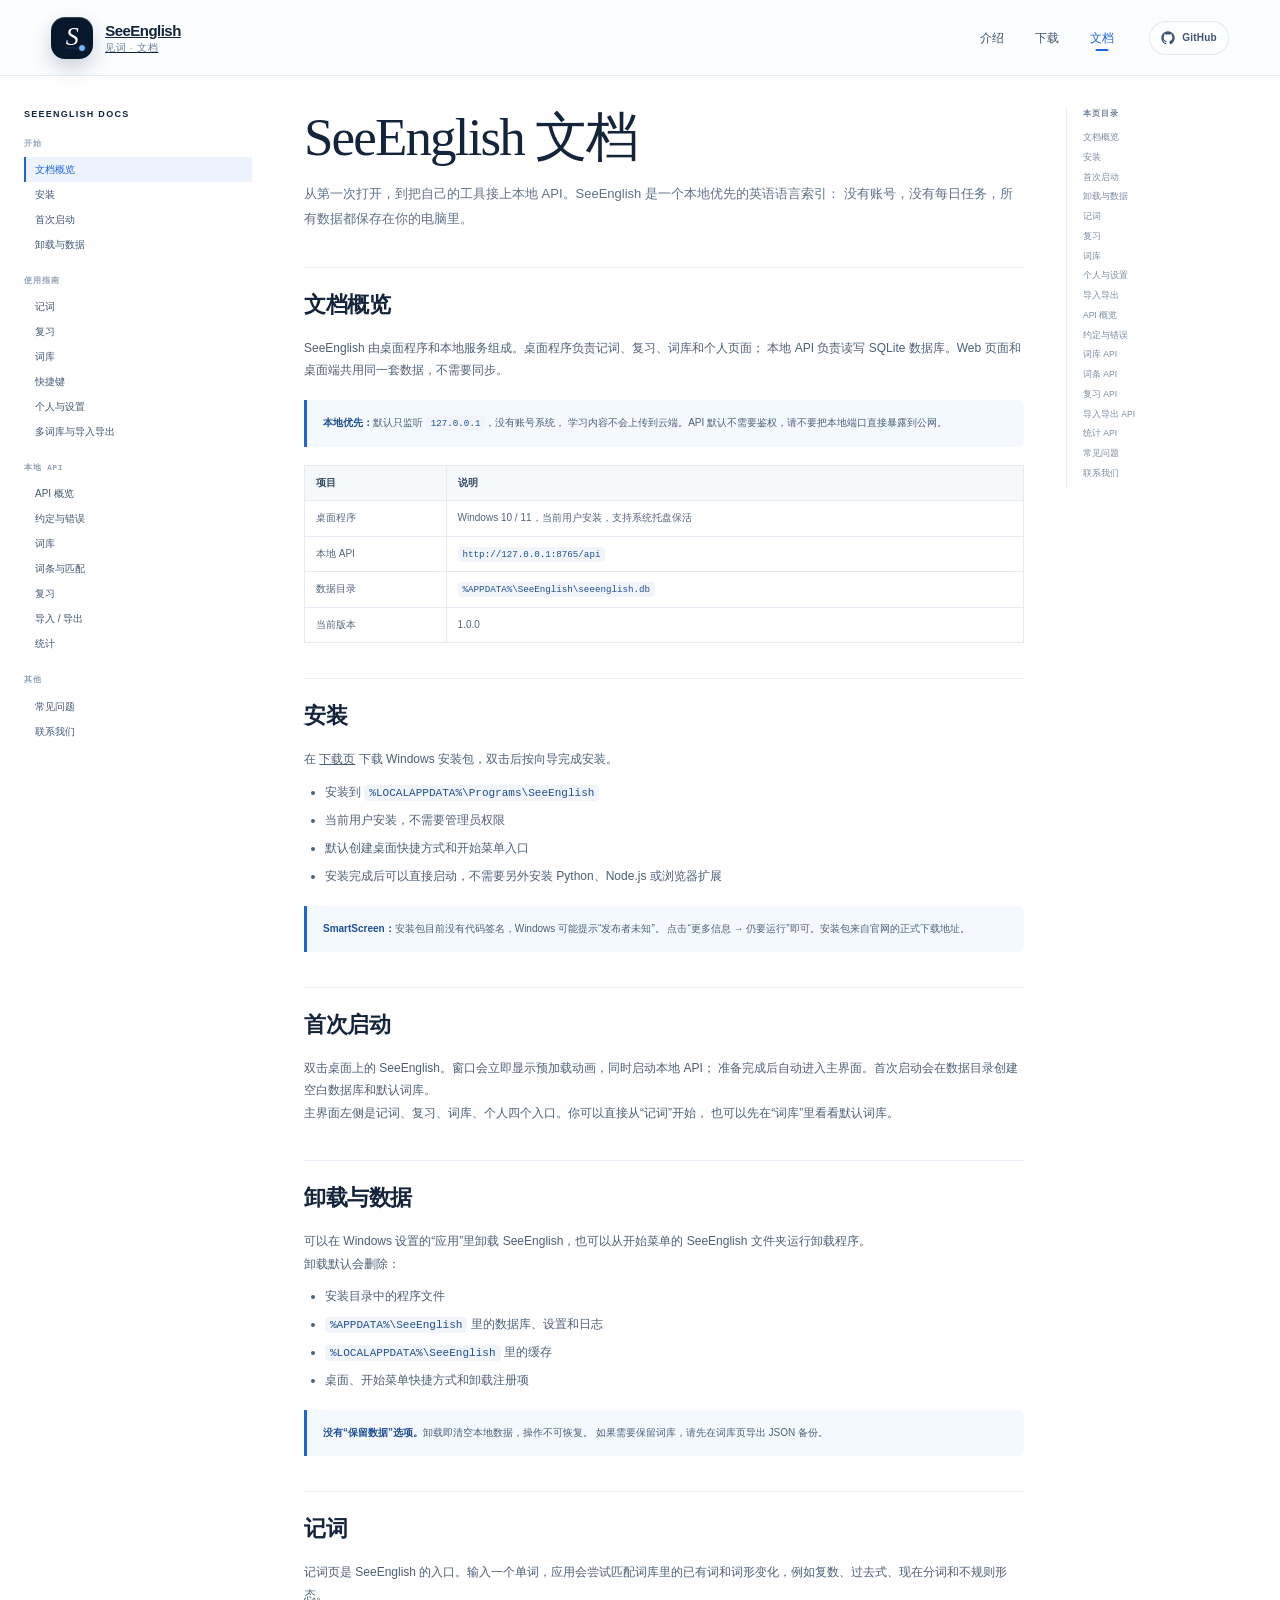
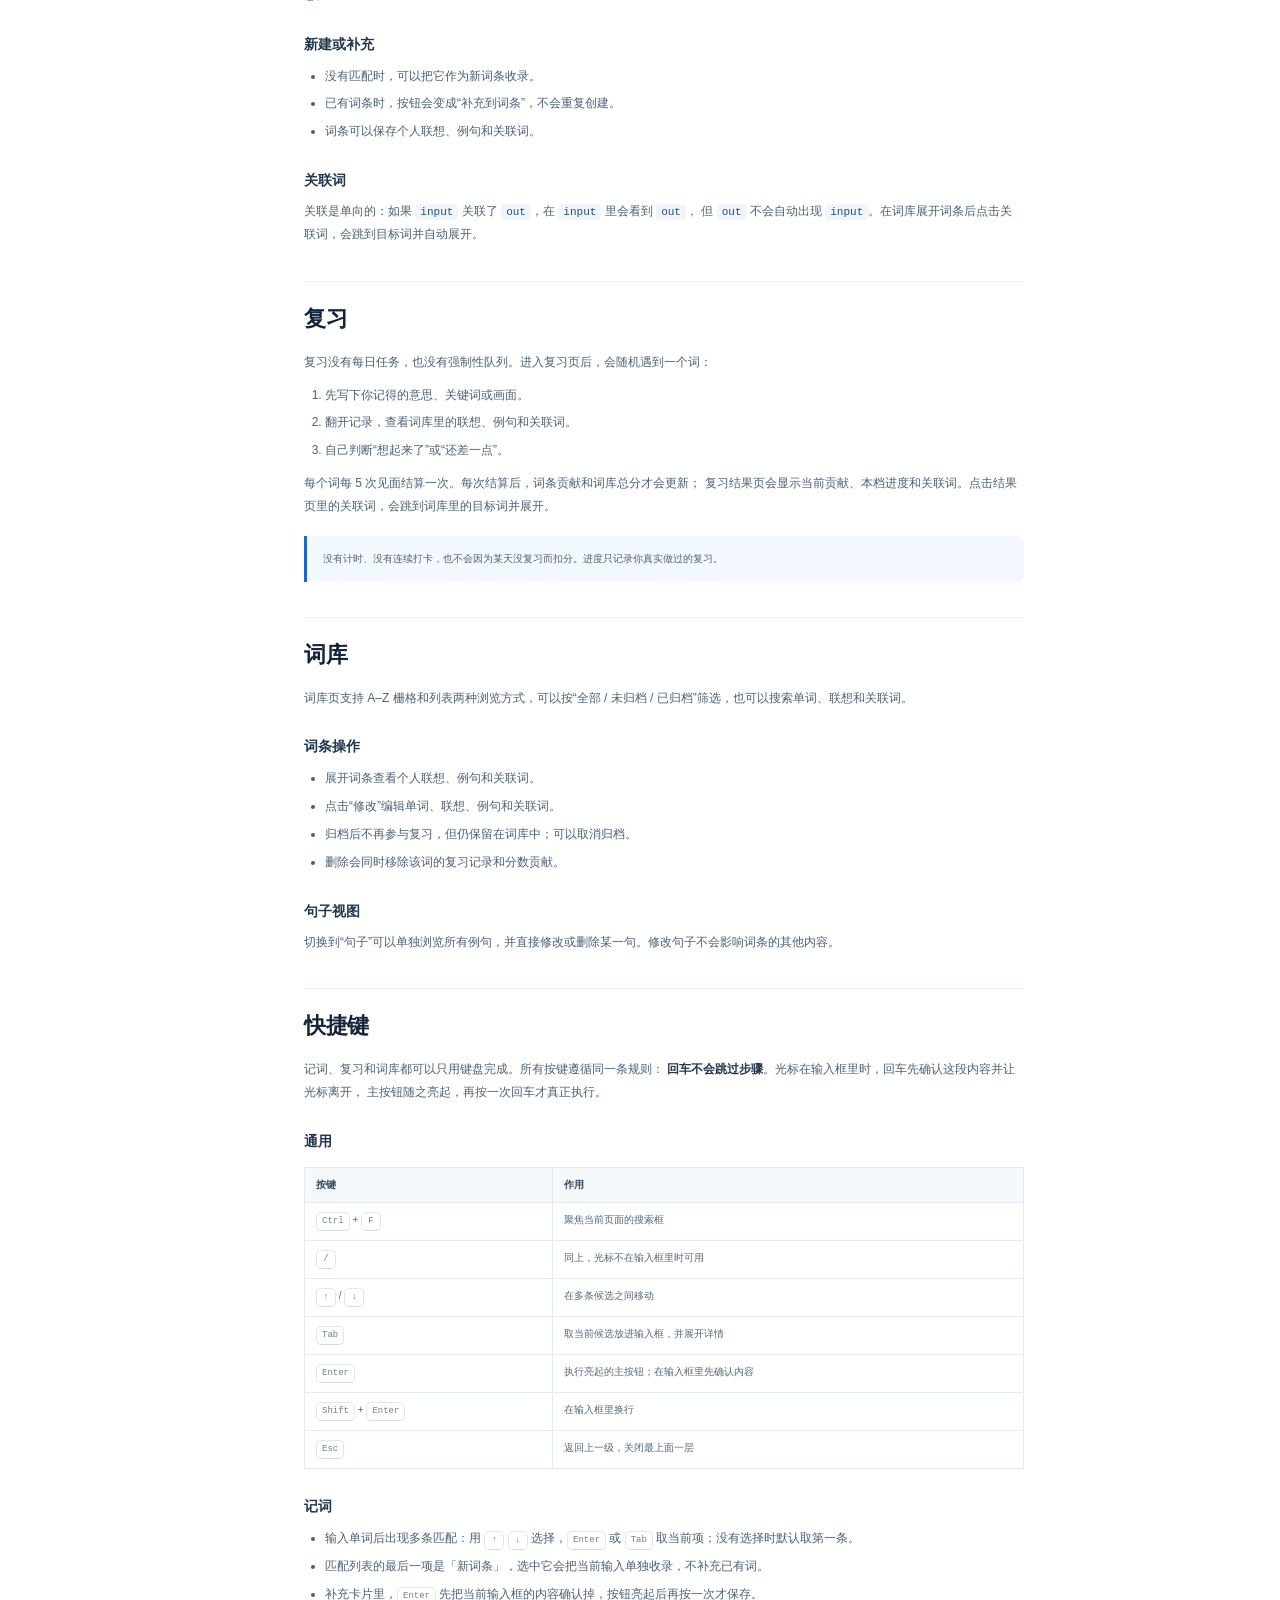
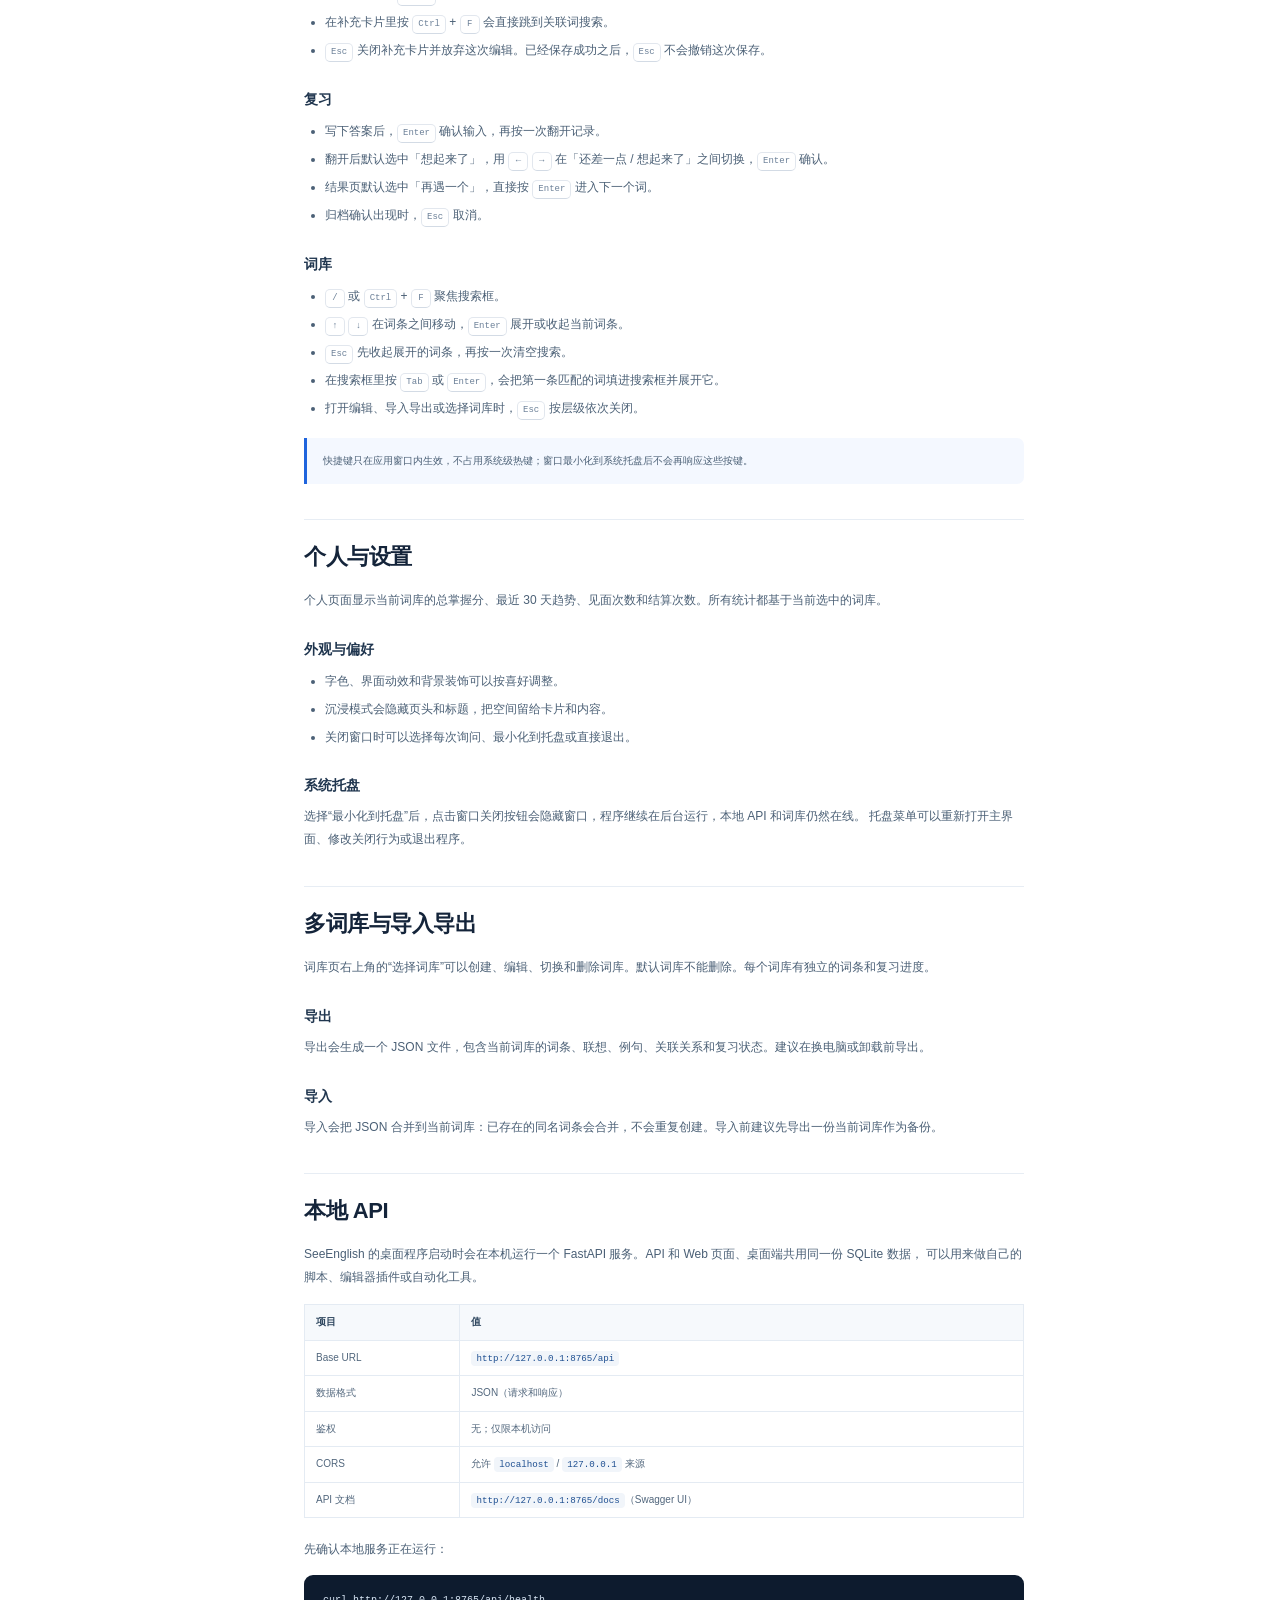
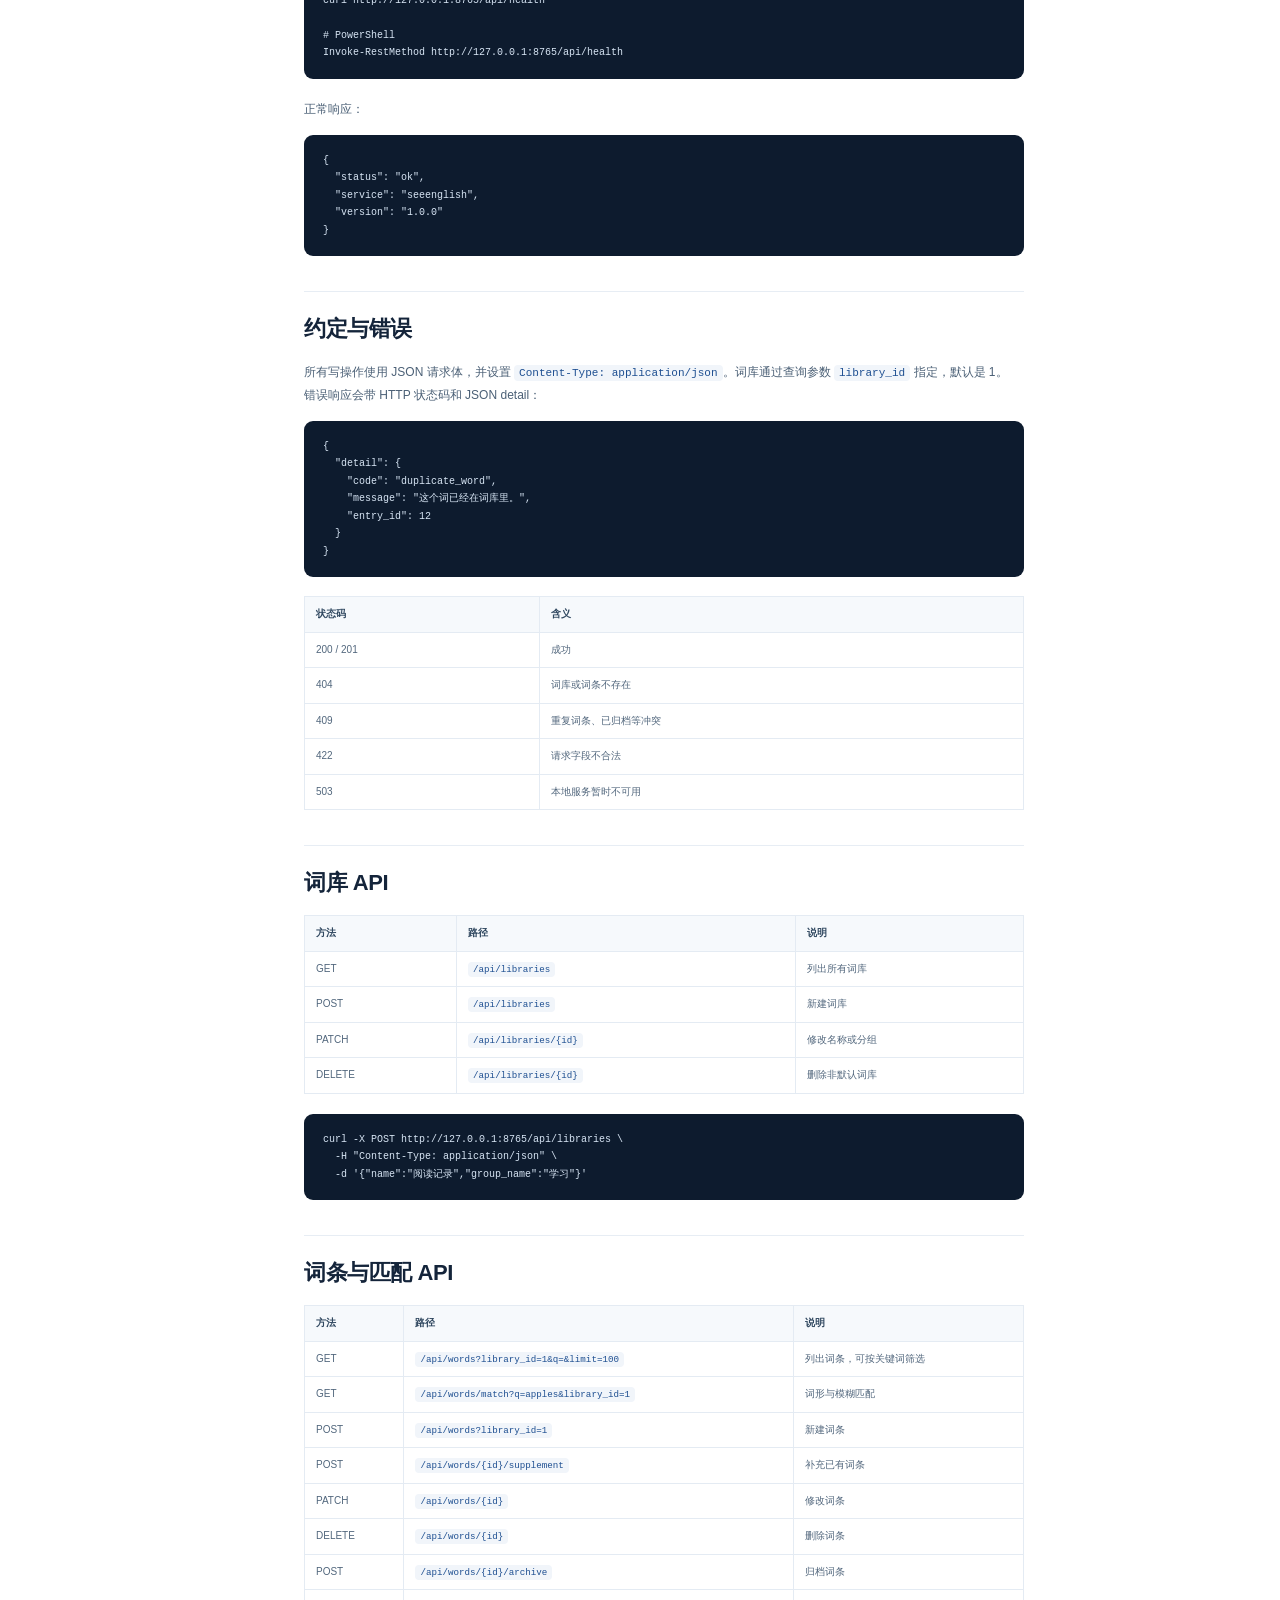
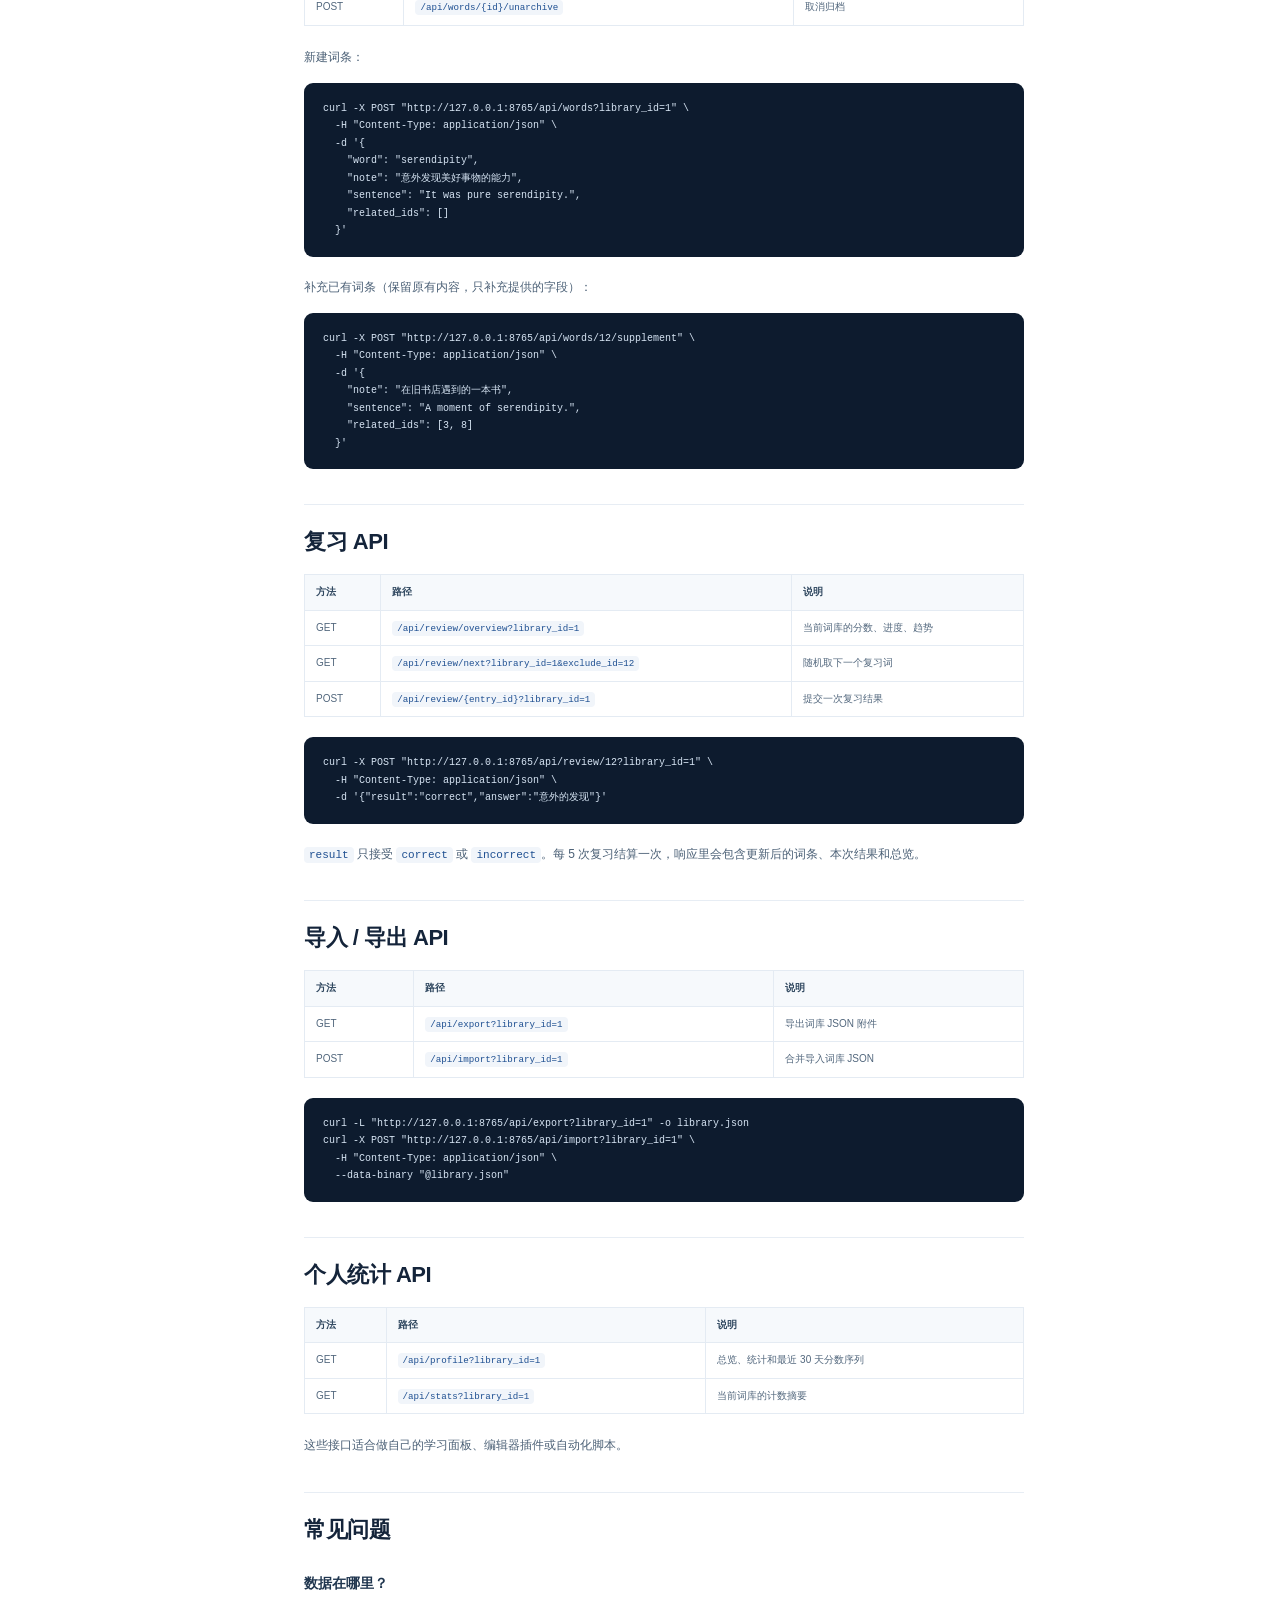
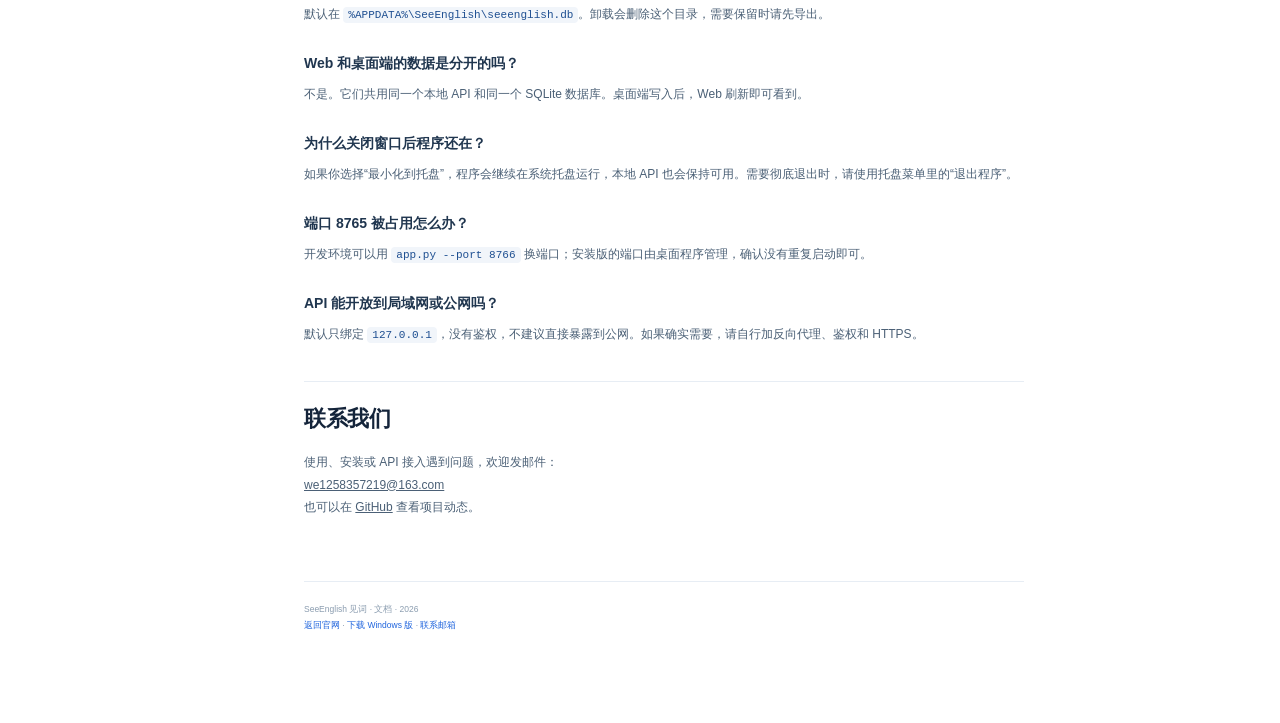
==== commit 7b160541: "site: 下载页改为最新/历史版本排版，补充 1.0.0 更新说明" ====
--- a/docs.html
+++ b/docs.html
@@ -31,7 +31,7 @@
           <a href="./download.html">下载</a>
           <a class="is-active" href="./docs.html">文档</a>
         </nav>
-        <a class="official-github" href="https://github.com/Yu-Sea" target="_blank" rel="noopener noreferrer">
+        <a class="official-github" href="https://github.com/Yu-Sea/SeeEnglish" target="_blank" rel="noopener noreferrer">
           <svg class="icon" viewBox="0 0 24 24" fill="currentColor" aria-hidden="true"><path d="M12 .5C5.73.5.5 5.73.5 12c0 5.08 3.29 9.39 7.86 10.91.58.1.79-.25.79-.56 0-.28-.01-1.02-.02-2-3.2.7-3.88-1.54-3.88-1.54-.52-1.32-1.27-1.67-1.27-1.67-1.04-.71.08-.7.08-.7 1.15.08 1.76 1.18 1.76 1.18 1.02 1.76 2.68 1.25 3.33.96.1-.74.4-1.25.73-1.54-2.55-.29-5.23-1.28-5.23-5.68 0-1.26.45-2.28 1.18-3.09-.12-.29-.51-1.46.11-3.05 0 0 .97-.31 3.18 1.18.92-.26 1.91-.39 2.9-.39.98 0 1.97.13 2.9.39 2.2-1.49 3.17-1.18 3.17-1.18.63 1.59.23 2.76.11 3.05.73.81 1.17 1.83 1.17 3.09 0 4.41-2.69 5.39-5.25 5.67.41.35.77 1.04.77 2.11 0 1.52-.01 2.75-.01 3.13 0 .31.21.67.8.56C20.22 21.38 23.5 17.07 23.5 12 23.5 5.73 18.27.5 12 .5z"></path></svg>
           <span>GitHub</span>
         </a>
@@ -55,6 +55,7 @@
           <a href="#capture">记词</a>
           <a href="#review">复习</a>
           <a href="#library">词库</a>
+          <a href="#shortcuts">快捷键</a>
           <a href="#profile">个人与设置</a>
           <a href="#transfer">多词库与导入导出</a>
         </div>
@@ -100,7 +101,7 @@
               <tr><td>桌面程序</td><td>Windows 10 / 11，当前用户安装，支持系统托盘保活</td></tr>
               <tr><td>本地 API</td><td><code>http://127.0.0.1:8765/api</code></td></tr>
               <tr><td>数据目录</td><td><code>%APPDATA%\SeeEnglish\seeenglish.db</code></td></tr>
-              <tr><td>当前版本</td><td>0.6.0</td></tr>
+              <tr><td>当前版本</td><td>1.0.0</td></tr>
             </tbody>
           </table>
         </section>
@@ -195,6 +196,59 @@
           <p>切换到“句子”可以单独浏览所有例句，并直接修改或删除某一句。修改句子不会影响词条的其他内容。</p>
         </section>
 
+        <section id="shortcuts">
+          <h2>快捷键</h2>
+          <p>
+            记词、复习和词库都可以只用键盘完成。所有按键遵循同一条规则：
+            <strong>回车不会跳过步骤</strong>。光标在输入框里时，回车先确认这段内容并让光标离开，
+            主按钮随之亮起，再按一次回车才真正执行。
+          </p>
+
+          <h3>通用</h3>
+          <table class="docs-table">
+            <thead><tr><th>按键</th><th>作用</th></tr></thead>
+            <tbody>
+              <tr><td><kbd>Ctrl</kbd> + <kbd>F</kbd></td><td>聚焦当前页面的搜索框</td></tr>
+              <tr><td><kbd>/</kbd></td><td>同上，光标不在输入框里时可用</td></tr>
+              <tr><td><kbd>↑</kbd> / <kbd>↓</kbd></td><td>在多条候选之间移动</td></tr>
+              <tr><td><kbd>Tab</kbd></td><td>取当前候选放进输入框，并展开详情</td></tr>
+              <tr><td><kbd>Enter</kbd></td><td>执行亮起的主按钮；在输入框里先确认内容</td></tr>
+              <tr><td><kbd>Shift</kbd> + <kbd>Enter</kbd></td><td>在输入框里换行</td></tr>
+              <tr><td><kbd>Esc</kbd></td><td>返回上一级，关闭最上面一层</td></tr>
+            </tbody>
+          </table>
+
+          <h3>记词</h3>
+          <ul>
+            <li>输入单词后出现多条匹配：用 <kbd>↑</kbd> <kbd>↓</kbd> 选择，<kbd>Enter</kbd> 或 <kbd>Tab</kbd> 取当前项；没有选择时默认取第一条。</li>
+            <li>匹配列表的最后一项是「新词条」，选中它会把当前输入单独收录，不补充已有词。</li>
+            <li>补充卡片里，<kbd>Enter</kbd> 先把当前输入框的内容确认掉，按钮亮起后再按一次才保存。</li>
+            <li>在补充卡片里按 <kbd>Ctrl</kbd> + <kbd>F</kbd> 会直接跳到关联词搜索。</li>
+            <li><kbd>Esc</kbd> 关闭补充卡片并放弃这次编辑。已经保存成功之后，<kbd>Esc</kbd> 不会撤销这次保存。</li>
+          </ul>
+
+          <h3>复习</h3>
+          <ul>
+            <li>写下答案后，<kbd>Enter</kbd> 确认输入，再按一次翻开记录。</li>
+            <li>翻开后默认选中「想起来了」，用 <kbd>←</kbd> <kbd>→</kbd> 在「还差一点 / 想起来了」之间切换，<kbd>Enter</kbd> 确认。</li>
+            <li>结果页默认选中「再遇一个」，直接按 <kbd>Enter</kbd> 进入下一个词。</li>
+            <li>归档确认出现时，<kbd>Esc</kbd> 取消。</li>
+          </ul>
+
+          <h3>词库</h3>
+          <ul>
+            <li><kbd>/</kbd> 或 <kbd>Ctrl</kbd> + <kbd>F</kbd> 聚焦搜索框。</li>
+            <li><kbd>↑</kbd> <kbd>↓</kbd> 在词条之间移动，<kbd>Enter</kbd> 展开或收起当前词条。</li>
+            <li><kbd>Esc</kbd> 先收起展开的词条，再按一次清空搜索。</li>
+            <li>在搜索框里按 <kbd>Tab</kbd> 或 <kbd>Enter</kbd>，会把第一条匹配的词填进搜索框并展开它。</li>
+            <li>打开编辑、导入导出或选择词库时，<kbd>Esc</kbd> 按层级依次关闭。</li>
+          </ul>
+
+          <div class="docs-callout">
+            快捷键只在应用窗口内生效，不占用系统级热键；窗口最小化到系统托盘后不会再响应这些按键。
+          </div>
+        </section>
+
         <section id="profile">
           <h2>个人与设置</h2>
           <p>个人页面显示当前词库的总掌握分、最近 30 天趋势、见面次数和结算次数。所有统计都基于当前选中的词库。</p>
@@ -245,7 +299,7 @@
           <pre><code>{
   "status": "ok",
   "service": "seeenglish",
-  "version": "0.6.0"
+  "version": "1.0.0"
 }</code></pre>
         </section>
 
@@ -383,7 +437,7 @@
           <h2>联系我们</h2>
           <p>使用、安装或 API 接入遇到问题，欢迎发邮件：</p>
           <p><a href="mailto:we1258357219@163.com">we1258357219@163.com</a></p>
-          <p>也可以在 <a href="https://github.com/Yu-Sea" target="_blank" rel="noopener noreferrer">GitHub</a> 查看项目动态。</p>
+          <p>也可以在 <a href="https://github.com/Yu-Sea/SeeEnglish" target="_blank" rel="noopener noreferrer">GitHub</a> 查看项目动态。</p>
           <div class="docs-footer">
             <span>SeeEnglish 见词 · 文档 · 2026</span><br />
             <a href="./index.html">返回官网</a> · <a href="./download.html">下载 Windows 版</a> · <a href="mailto:we1258357219@163.com">联系邮箱</a>
--- a/official.css
+++ b/official.css
@@ -555,6 +555,228 @@
   line-height: 1.8;
 }
 
+/* ---------- 版本下载 ---------- */
+
+.download-releases__head {
+  display: flex;
+  flex-wrap: wrap;
+  align-items: baseline;
+  justify-content: space-between;
+  gap: 8px 24px;
+}
+
+.download-releases__head p {
+  margin: 0 0 18px;
+  color: var(--muted);
+  font-size: 9.5px;
+}
+
+.release-latest {
+  display: flex;
+  align-items: center;
+  justify-content: space-between;
+  gap: 22px;
+  padding: 20px 22px;
+  border: 1px solid rgba(31, 100, 221, 0.19);
+  border-radius: 16px;
+  background: rgba(255, 255, 255, 0.64);
+  box-shadow: var(--shadow-sm);
+}
+
+.release-latest__main {
+  display: flex;
+  flex-direction: column;
+  gap: 3px;
+  min-width: 0;
+}
+
+.release-latest__tag {
+  display: inline-flex;
+  align-items: center;
+  width: fit-content;
+  padding: 3px 8px;
+  border-radius: 999px;
+  background: var(--accent-soft);
+  color: var(--accent);
+  font-size: 8px;
+  font-weight: 700;
+  letter-spacing: 0.06em;
+}
+
+.release-latest__version {
+  margin-top: 5px;
+  color: var(--ink-deep);
+  font-family: var(--font-serif);
+  font-size: 30px;
+  font-weight: 400;
+  letter-spacing: -0.02em;
+  line-height: 1.1;
+}
+
+.release-latest__meta {
+  color: var(--faint);
+  font-size: 9px;
+}
+
+.release-latest__file {
+  margin-top: 2px;
+  color: var(--muted);
+  font-family: var(--font-mono);
+  font-size: 8px;
+  overflow-wrap: anywhere;
+}
+
+.release-latest__action {
+  flex: 0 0 auto;
+  height: 44px;
+  padding: 0 19px;
+  font-size: 11.5px;
+}
+
+.release-history {
+  margin-top: 12px;
+  border: 1px solid var(--line);
+  border-radius: 13px;
+  background: rgba(255, 255, 255, 0.4);
+  overflow: hidden;
+}
+
+.release-history summary {
+  display: flex;
+  align-items: center;
+  gap: 8px;
+  padding: 13px 18px;
+  color: var(--ink-soft);
+  font-size: 10px;
+  font-weight: 600;
+  cursor: pointer;
+  list-style: none;
+}
+
+.release-history summary::-webkit-details-marker {
+  display: none;
+}
+
+.release-history summary i {
+  color: var(--faint);
+  font-size: 8.5px;
+  font-style: normal;
+  font-weight: 500;
+}
+
+.release-history summary::after {
+  content: '';
+  width: 7px;
+  height: 7px;
+  margin-left: auto;
+  border-right: 1.5px solid var(--faint);
+  border-bottom: 1.5px solid var(--faint);
+  transform: rotate(45deg);
+  transition: transform 0.2s ease;
+}
+
+.release-history[open] summary::after {
+  transform: rotate(-135deg);
+}
+
+.release-history__list {
+  padding: 0 18px 6px;
+}
+
+.release-history__row {
+  display: flex;
+  align-items: center;
+  justify-content: space-between;
+  gap: 18px;
+  padding: 12px 0;
+  border-top: 1px solid var(--line);
+}
+
+.release-history__row b {
+  display: block;
+  color: var(--ink);
+  font-family: var(--font-mono);
+  font-size: 10.5px;
+  font-weight: 700;
+}
+
+.release-history__row span {
+  display: block;
+  margin-top: 2px;
+  color: var(--faint);
+  font-size: 8.5px;
+}
+
+.release-history__link {
+  flex: 0 0 auto;
+  color: var(--accent);
+  font-size: 9.5px;
+  font-weight: 600;
+  text-decoration: none;
+  border-bottom: 1px solid rgba(31, 100, 221, 0.3);
+}
+
+.release-history__link:hover {
+  border-bottom-color: currentColor;
+}
+
+.release-notes {
+  display: grid;
+  grid-template-columns: repeat(2, minmax(0, 1fr));
+  gap: 15px;
+}
+
+.release-note {
+  padding: 18px 20px;
+  border: 1px solid var(--line);
+  border-radius: 14px;
+  background: rgba(255, 255, 255, 0.38);
+}
+
+.release-note header {
+  display: flex;
+  align-items: baseline;
+  gap: 10px;
+}
+
+.release-note header b {
+  color: var(--ink);
+  font-family: var(--font-mono);
+  font-size: 12px;
+  font-weight: 700;
+}
+
+.release-note header span {
+  color: var(--faint);
+  font-size: 8.5px;
+}
+
+.release-note ul {
+  margin: 10px 0 0;
+  padding-left: 16px;
+}
+
+.release-note li {
+  color: var(--ink-soft);
+  font-size: 9.5px;
+  line-height: 1.85;
+}
+
+@media (max-width: 760px) {
+  .release-latest {
+    flex-direction: column;
+    align-items: flex-start;
+  }
+
+  .release-latest__action {
+    width: 100%;
+  }
+
+  .release-notes {
+    grid-template-columns: minmax(0, 1fr);
+  }
+}
+
 .download-warning svg {
   flex: 0 0 auto;
   margin-top: 2px;
